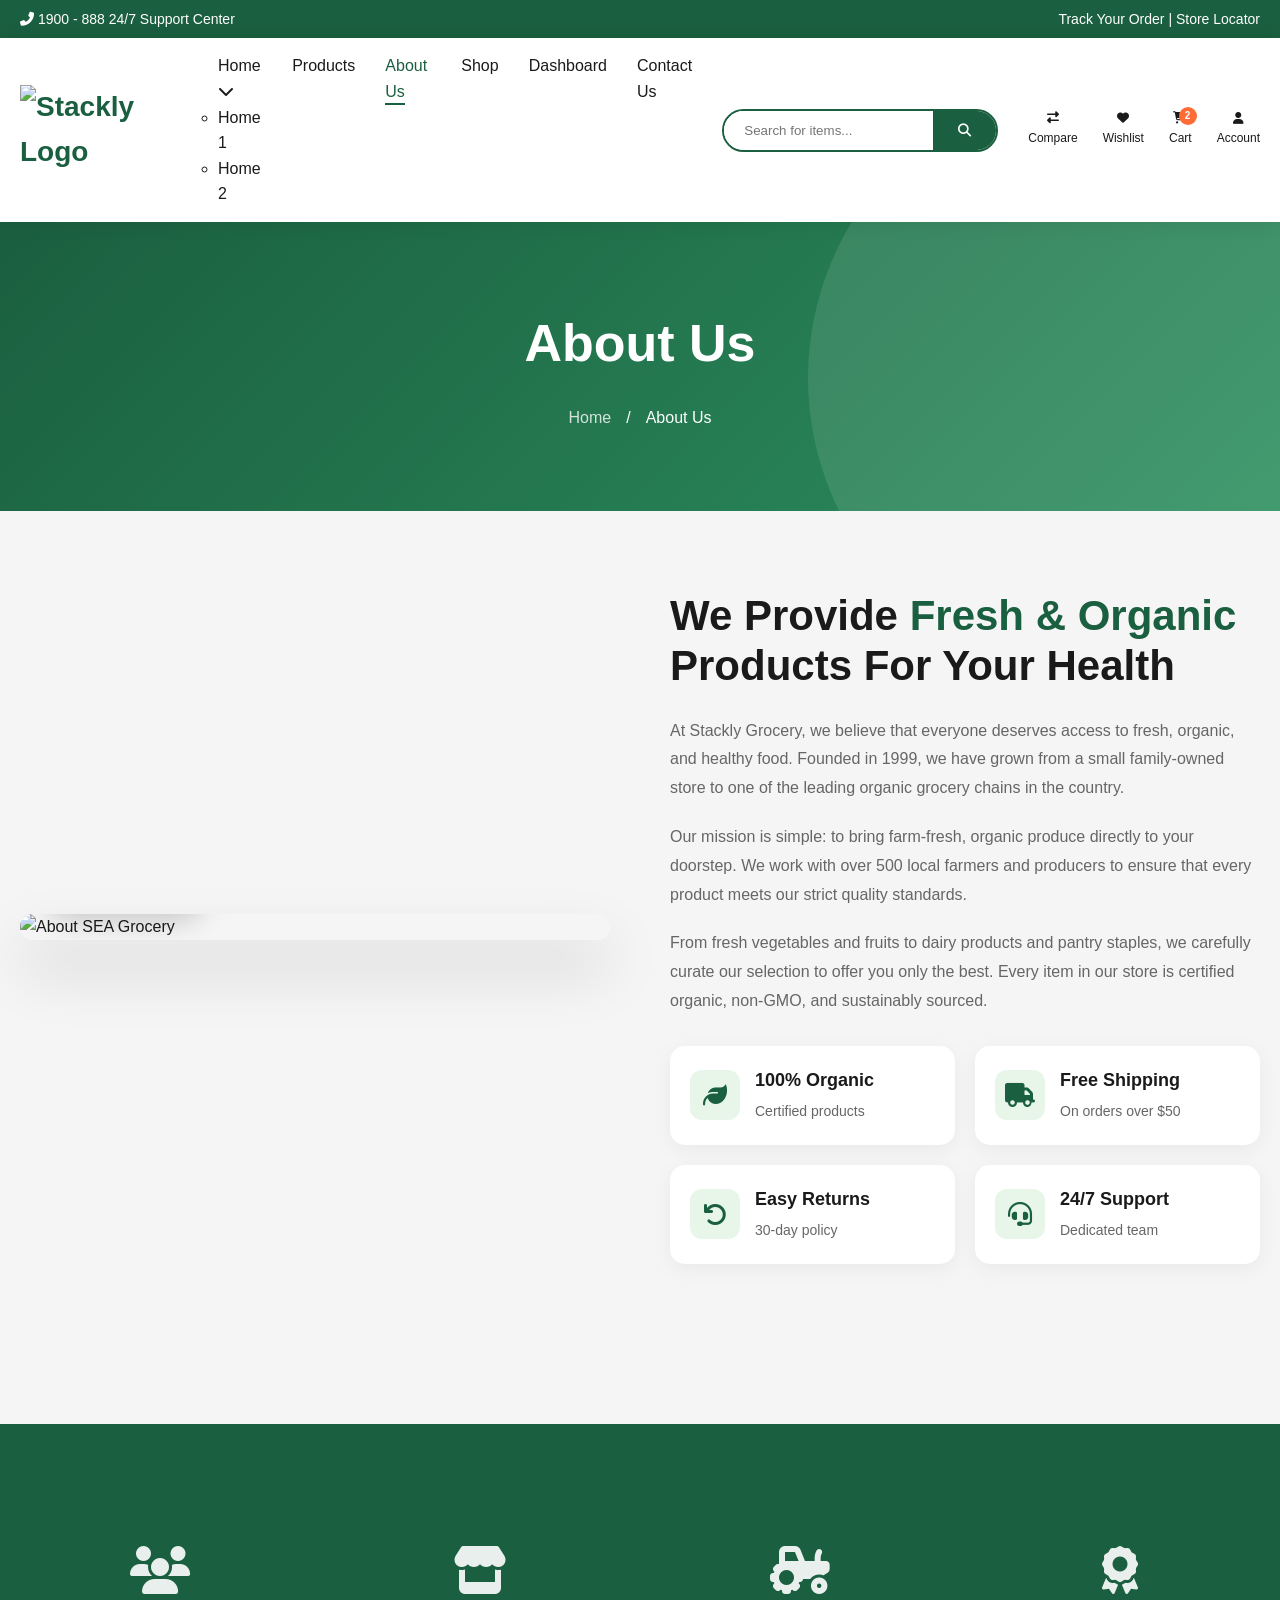
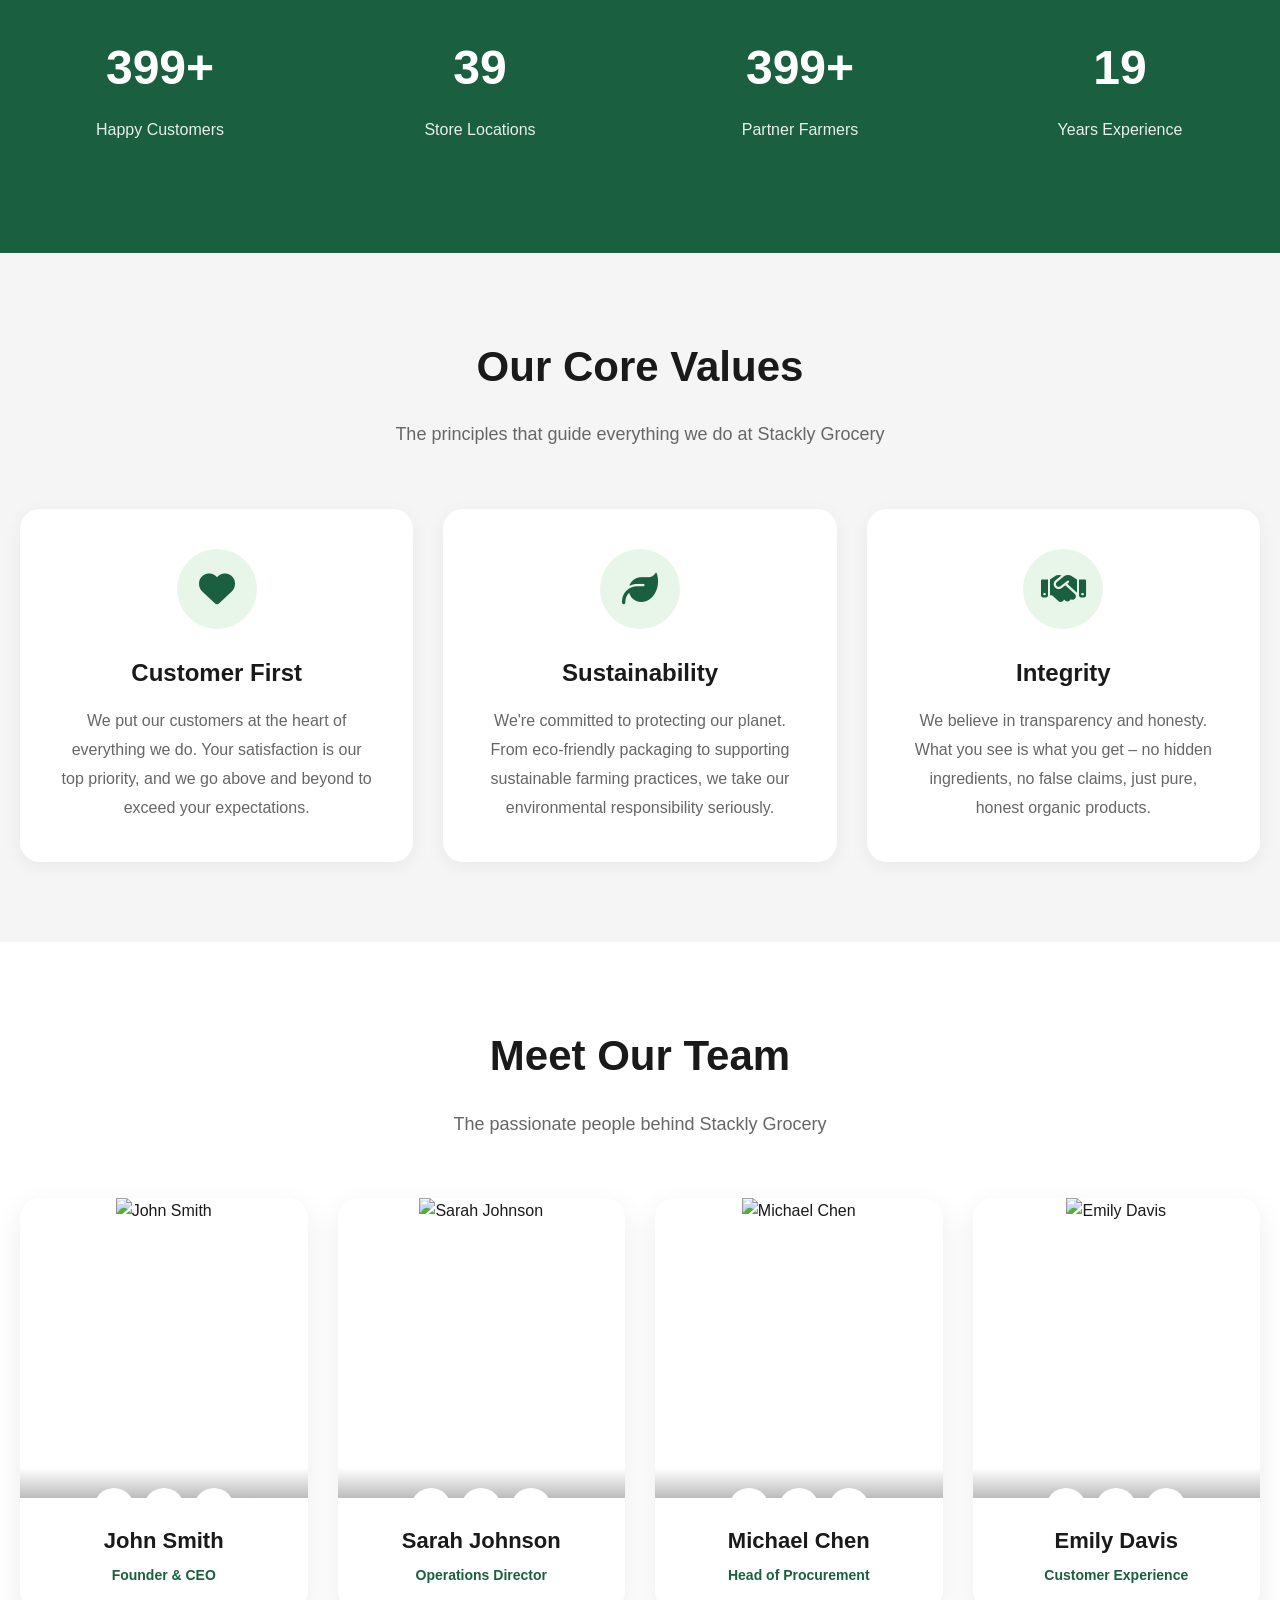
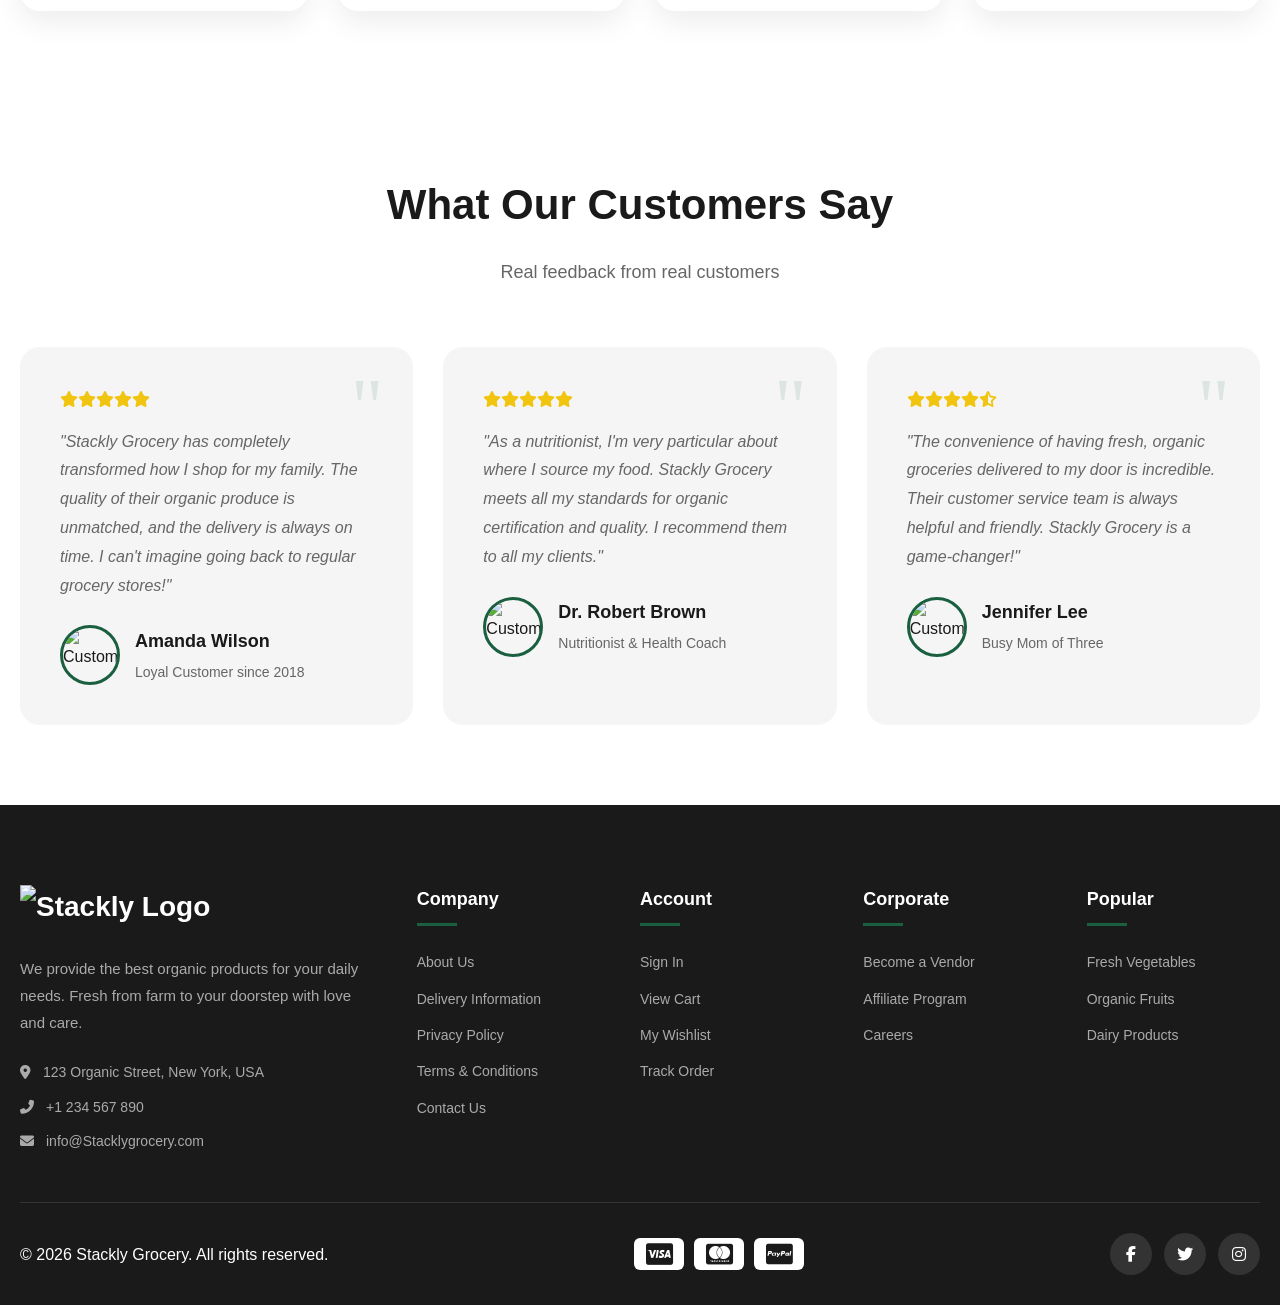
==== about.html @ 78d5d3ec "Add files via upload" ====
<!-- about.html - About Us Page -->
<!DOCTYPE html>
<html lang="en">
<head>
    <meta charset="UTF-8">
    <meta name="viewport" content="width=device-width, initial-scale=1.0">
    <title>About Us - Stackly Grocery</title>
    <link rel="stylesheet" href="https://cdnjs.cloudflare.com/ajax/libs/font-awesome/6.4.0/css/all.min.css">
    <link rel="stylesheet" href="css/main.css">
    <style>
        * {
            margin: 0;
            padding: 0;
            box-sizing: border-box;
        }

        :root {
            --primary: #1a5f3f;
            --primary-light: #2d8f5f;
            --secondary: #e8f5e9;
            --accent: #ff6b35;
            --text-dark: #1a1a1a;
            --text-light: #666;
            --white: #ffffff;
            --gray-bg: #f5f5f5;
            --transition: all 0.3s cubic-bezier(0.4, 0, 0.2, 1);
        }

        body {
            font-family: 'Segoe UI', Tahoma, Geneva, Verdana, sans-serif;
            color: var(--text-dark);
            background: var(--gray-bg);
            line-height: 1.6;
        }

        /* Header Styles (Same as previous) */
        .top-bar {
            background: var(--primary);
            color: var(--white);
            padding: 8px 0;
            font-size: 14px;
        }

        .container {
            max-width: 1400px;
            margin: 0 auto;
            padding: 0 20px;
        }

        .top-bar-content {
            display: flex;
            justify-content: space-between;
            align-items: center;
        }

        .main-header {
            background: var(--white);
            box-shadow: 0 2px 20px rgba(0,0,0,0.08);
            position: sticky;
            top: 0;
            z-index: 1000;
        }

        .header-content {
            display: flex;
            align-items: center;
            justify-content: space-between;
            padding: 15px 0;
            gap: 30px;
        }

        .logo {
            display: flex;
            align-items: center;
            gap: 10px;
            font-size: 28px;
            font-weight: 800;
            color: var(--primary);
            text-decoration: none;
        }

        .logo-icon {
            width: 40px;
            height: 40px;
            background: linear-gradient(135deg, var(--primary), var(--primary-light));
            border-radius: 50%;
            display: flex;
            align-items: center;
            justify-content: center;
            color: white;
        }

        .nav-menu {
            display: flex;
            list-style: none;
            gap: 30px;
        }

        .nav-menu a {
            text-decoration: none;
            color: var(--text-dark);
            font-weight: 500;
            position: relative;
            padding: 5px 0;
            transition: var(--transition);
        }

        .nav-menu a::after {
            content: '';
            position: absolute;
            bottom: 0;
            left: 0;
            width: 0;
            height: 2px;
            background: var(--primary);
            transition: var(--transition);
        }

        .nav-menu a:hover::after,
        .nav-menu a.active::after {
            width: 100%;
        }

        .nav-menu a:hover,
        .nav-menu a.active {
            color: var(--primary);
        }

        .search-container {
            flex: 1;
            max-width: 500px;
        }

        .search-box {
            display: flex;
            border: 2px solid var(--primary);
            border-radius: 30px;
            overflow: hidden;
        }

        .search-input {
            flex: 1;
            border: none;
            padding: 12px 20px;
            outline: none;
        }

        .search-btn {
            background: var(--primary);
            color: white;
            border: none;
            padding: 0 25px;
            cursor: pointer;
        }

        .header-actions {
            display: flex;
            gap: 25px;
            align-items: center;
        }

        .action-btn {
            display: flex;
            flex-direction: column;
            align-items: center;
            gap: 5px;
            text-decoration: none;
            color: var(--text-dark);
            font-size: 12px;
            position: relative;
        }

        .badge {
            position: absolute;
            top: -5px;
            right: -5px;
            background: var(--accent);
            color: white;
            width: 18px;
            height: 18px;
            border-radius: 50%;
            display: flex;
            align-items: center;
            justify-content: center;
            font-size: 10px;
            font-weight: bold;
        }

        .mobile-menu-btn {
            display: none;
            background: none;
            border: none;
            font-size: 24px;
            cursor: pointer;
            color: var(--primary);
        }

        /* Page Header */
        .page-header {
            background: linear-gradient(135deg, var(--primary) 0%, var(--primary-light) 100%);
            color: white;
            padding: 80px 0;
            text-align: center;
            position: relative;
            overflow: hidden;
        }

        .page-header::before {
            content: '';
            position: absolute;
            top: -50%;
            right: -10%;
            width: 600px;
            height: 600px;
            background: rgba(255,255,255,0.1);
            border-radius: 50%;
        }

        .page-title {
            font-size: 52px;
            font-weight: 800;
            margin-bottom: 20px;
            position: relative;
            z-index: 1;
        }

        .breadcrumb {
            display: flex;
            justify-content: center;
            gap: 15px;
            font-size: 16px;
            position: relative;
            z-index: 1;
        }

        .breadcrumb a {
            color: rgba(255,255,255,0.8);
            text-decoration: none;
        }

        /* About Content */
        .about-section {
            padding: 80px 0;
        }

        .about-grid {
            display: grid;
            grid-template-columns: 1fr 1fr;
            gap: 60px;
            align-items: center;
            margin-bottom: 80px;
        }

        .about-image {
            position: relative;
            border-radius: 20px;
            overflow: hidden;
            box-shadow: 0 30px 60px rgba(0,0,0,0.15);
        }

        .about-image img {
            width: 100%;
            height: 500px;
            object-fit: cover;
            transition: var(--transition);
        }

        .about-image:hover img {
            transform: scale(1.05);
        }

        .experience-badge {
            position: absolute;
            bottom: 30px;
            left: 30px;
            background: var(--primary);
            color: white;
            padding: 25px 35px;
            border-radius: 20px;
            text-align: center;
            box-shadow: 0 10px 30px rgba(0,0,0,0.2);
        }

        .experience-badge .years {
            font-size: 48px;
            font-weight: 800;
            line-height: 1;
        }

        .experience-badge .text {
            font-size: 14px;
            opacity: 0.9;
        }

        .about-content h2 {
            font-size: 42px;
            font-weight: 800;
            margin-bottom: 25px;
            line-height: 1.2;
        }

        .about-content h2 span {
            color: var(--primary);
        }

        .about-content p {
            color: var(--text-light);
            margin-bottom: 20px;
            font-size: 16px;
            line-height: 1.8;
        }

        .about-features {
            display: grid;
            grid-template-columns: 1fr 1fr;
            gap: 20px;
            margin-top: 30px;
        }

        .about-feature {
            display: flex;
            align-items: center;
            gap: 15px;
            padding: 20px;
            background: white;
            border-radius: 15px;
            box-shadow: 0 5px 20px rgba(0,0,0,0.05);
            transition: var(--transition);
        }

        .about-feature:hover {
            transform: translateX(10px);
            box-shadow: 0 10px 30px rgba(0,0,0,0.1);
        }

        .about-feature i {
            width: 50px;
            height: 50px;
            background: var(--secondary);
            color: var(--primary);
            border-radius: 12px;
            display: flex;
            align-items: center;
            justify-content: center;
            font-size: 24px;
        }

        .about-feature h4 {
            font-size: 18px;
            margin-bottom: 5px;
        }

        .about-feature p {
            font-size: 14px;
            margin: 0;
            color: var(--text-light);
        }

        /* Stats Section */
        .stats-section {
            background: var(--primary);
            padding: 80px 0;
            color: white;
        }

        .stats-grid {
            display: grid;
            grid-template-columns: repeat(4, 1fr);
            gap: 40px;
            text-align: center;
        }

        .stat-item {
            padding: 30px;
            border-radius: 20px;
            transition: var(--transition);
        }

        .stat-item:hover {
            background: rgba(255,255,255,0.1);
            transform: translateY(-10px);
        }

        .stat-icon {
            font-size: 48px;
            margin-bottom: 20px;
            opacity: 0.9;
        }

        .stat-number {
            font-size: 48px;
            font-weight: 800;
            margin-bottom: 10px;
        }

        .stat-label {
            font-size: 16px;
            opacity: 0.9;
        }

        /* Team Section */
        .team-section {
            padding: 80px 0;
            background: white;
        }

        .section-header {
            text-align: center;
            margin-bottom: 60px;
        }

        .section-title {
            font-size: 42px;
            font-weight: 800;
            margin-bottom: 20px;
        }

        .section-subtitle {
            color: var(--text-light);
            font-size: 18px;
            max-width: 600px;
            margin: 0 auto;
        }

        .team-grid {
            display: grid;
            grid-template-columns: repeat(4, 1fr);
            gap: 30px;
        }

        .team-card {
            background: white;
            border-radius: 20px;
            overflow: hidden;
            box-shadow: 0 10px 30px rgba(0,0,0,0.08);
            transition: var(--transition);
            text-align: center;
        }

        .team-card:hover {
            transform: translateY(-10px);
            box-shadow: 0 20px 40px rgba(0,0,0,0.15);
        }

        .team-image {
            height: 300px;
            overflow: hidden;
            position: relative;
        }

        .team-image img {
            width: 100%;
            height: 100%;
            object-fit: cover;
            transition: var(--transition);
        }

        .team-card:hover .team-image img {
            transform: scale(1.1);
        }

        .team-social {
            position: absolute;
            bottom: -50px;
            left: 0;
            right: 0;
            display: flex;
            justify-content: center;
            gap: 10px;
            padding: 20px;
            background: linear-gradient(to top, rgba(0,0,0,0.7), transparent);
            transition: var(--transition);
        }

        .team-card:hover .team-social {
            bottom: 0;
        }

        .team-social a {
            width: 40px;
            height: 40px;
            background: white;
            border-radius: 50%;
            display: flex;
            align-items: center;
            justify-content: center;
            color: var(--primary);
            text-decoration: none;
            transition: var(--transition);
        }

        .team-social a:hover {
            background: var(--primary);
            color: white;
            transform: translateY(-5px);
        }

        .team-info {
            padding: 25px;
        }

        .team-name {
            font-size: 22px;
            font-weight: 700;
            margin-bottom: 5px;
        }

        .team-role {
            color: var(--primary);
            font-weight: 600;
            font-size: 14px;
        }

        /* Values Section */
        .values-section {
            padding: 80px 0;
            background: var(--gray-bg);
        }

        .values-grid {
            display: grid;
            grid-template-columns: repeat(3, 1fr);
            gap: 30px;
        }

        .value-card {
            background: white;
            padding: 40px;
            border-radius: 20px;
            text-align: center;
            transition: var(--transition);
            box-shadow: 0 5px 20px rgba(0,0,0,0.05);
        }

        .value-card:hover {
            transform: translateY(-10px);
            box-shadow: 0 20px 40px rgba(0,0,0,0.1);
        }

        .value-icon {
            width: 80px;
            height: 80px;
            background: var(--secondary);
            color: var(--primary);
            border-radius: 50%;
            display: flex;
            align-items: center;
            justify-content: center;
            font-size: 36px;
            margin: 0 auto 25px;
            transition: var(--transition);
        }

        .value-card:hover .value-icon {
            background: var(--primary);
            color: white;
            transform: rotateY(360deg);
        }

        .value-title {
            font-size: 24px;
            font-weight: 700;
            margin-bottom: 15px;
        }

        .value-desc {
            color: var(--text-light);
            line-height: 1.8;
        }

        /* Testimonials */
        .testimonials-section {
            padding: 80px 0;
            background: white;
        }

        .testimonials-grid {
            display: grid;
            grid-template-columns: repeat(3, 1fr);
            gap: 30px;
        }

        .testimonial-card {
            background: var(--gray-bg);
            padding: 40px;
            border-radius: 20px;
            position: relative;
            transition: var(--transition);
        }

        .testimonial-card:hover {
            transform: translateY(-5px);
            box-shadow: 0 15px 30px rgba(0,0,0,0.1);
        }

        .testimonial-card::before {
            content: '"';
            position: absolute;
            top: 20px;
            right: 30px;
            font-size: 80px;
            color: var(--primary);
            opacity: 0.1;
            font-family: serif;
            line-height: 1;
        }

        .testimonial-text {
            font-size: 16px;
            color: var(--text-light);
            line-height: 1.8;
            margin-bottom: 25px;
            font-style: italic;
        }

        .testimonial-author {
            display: flex;
            align-items: center;
            gap: 15px;
        }

        .author-image {
            width: 60px;
            height: 60px;
            border-radius: 50%;
            object-fit: cover;
            border: 3px solid var(--primary);
        }

        .author-info h4 {
            font-size: 18px;
            margin-bottom: 5px;
        }

        .author-info p {
            color: var(--text-light);
            font-size: 14px;
            margin: 0;
        }

        .testimonial-rating {
            color: #f1c40f;
            margin-bottom: 15px;
        }

        /* Footer */
        .footer {
            background: #1a1a1a;
            color: white;
            padding: 80px 0 30px;
        }

        .footer-grid {
            display: grid;
            grid-template-columns: 2fr 1fr 1fr 1fr 1fr;
            gap: 50px;
            margin-bottom: 50px;
        }

        .footer-brand .logo {
            color: white;
            margin-bottom: 25px;
        }

        .footer-desc {
            color: #aaa;
            line-height: 1.8;
            margin-bottom: 25px;
            font-size: 15px;
        }

        .footer-contact {
            display: flex;
            flex-direction: column;
            gap: 12px;
        }

        .contact-item {
            display: flex;
            align-items: center;
            gap: 12px;
            color: #aaa;
            font-size: 14px;
        }

        .footer-title {
            font-size: 18px;
            font-weight: 600;
            margin-bottom: 25px;
            position: relative;
            padding-bottom: 12px;
        }

        .footer-title::after {
            content: '';
            position: absolute;
            bottom: 0;
            left: 0;
            width: 40px;
            height: 3px;
            background: var(--primary);
        }

        .footer-links {
            list-style: none;
        }

        .footer-links li {
            margin-bottom: 14px;
        }

        .footer-links a {
            color: #aaa;
            text-decoration: none;
            transition: var(--transition);
            display: flex;
            align-items: center;
            gap: 10px;
            font-size: 14px;
        }

        .footer-links a:hover {
            color: white;
            transform: translateX(5px);
        }

        .footer-bottom {
            border-top: 1px solid #333;
            padding-top: 30px;
            display: flex;
            justify-content: space-between;
            align-items: center;
            flex-wrap: wrap;
            gap: 20px;
        }

        .payment-methods {
            display: flex;
            gap: 10px;
        }

        .payment-icon {
            width: 50px;
            height: 32px;
            background: white;
            border-radius: 6px;
            display: flex;
            align-items: center;
            justify-content: center;
            font-size: 24px;
            color: #1a1a1a;
        }

        .social-links {
            display: flex;
            gap: 12px;
        }

        .social-link {
            width: 42px;
            height: 42px;
            background: #333;
            border-radius: 50%;
            display: flex;
            align-items: center;
            justify-content: center;
            color: white;
            text-decoration: none;
            transition: var(--transition);
            font-size: 16px;
        }

        .social-link:hover {
            background: var(--primary);
            transform: translateY(-3px);
        }

        /* Responsive */
        @media (max-width: 1024px) {
            .about-grid {
                grid-template-columns: 1fr;
            }
            .stats-grid {
                grid-template-columns: repeat(2, 1fr);
            }
            .team-grid {
                grid-template-columns: repeat(2, 1fr);
            }
            .values-grid,
            .testimonials-grid {
                grid-template-columns: 1fr;
            }
            .footer-grid {
                grid-template-columns: repeat(2, 1fr);
            }
        }

        @media (max-width: 768px) {
            .mobile-menu-btn {
                display: block;
            }
            .nav-menu {
                display: none;
                position: absolute;
                top: 100%;
                left: 0;
                width: 100%;
                background: white;
                flex-direction: column;
                padding: 20px;
                box-shadow: 0 10px 30px rgba(0,0,0,0.1);
            }
            .nav-menu.active {
                display: flex;
            }
            .page-title {
                font-size: 36px;
            }
            .about-content h2 {
                font-size: 32px;
            }
            .stats-grid {
                grid-template-columns: 1fr;
            }
            .team-grid {
                grid-template-columns: 1fr;
            }
            .footer-grid {
                grid-template-columns: 1fr;
            }
        }

        .fade-in {
            opacity: 0;
            transform: translateY(30px);
            transition: opacity 0.6s ease, transform 0.6s ease;
        }

        .fade-in.visible {
            opacity: 1;
            transform: translateY(0);
        }
    </style>
</head>
<body>
    <!-- Top Bar -->
    <div class="top-bar">
        <div class="container">
            <div class="top-bar-content">
                <div class="top-bar-left">
                    <span><i class="fas fa-phone-alt"></i> 1900 - 888</span>
                    <span>24/7 Support Center</span>
                </div>
                <div>
                    <a href="404.html" style="color: white; text-decoration: none;">Track Your Order</a> | 
                    <a href="404.html" style="color: white; text-decoration: none;">Store Locator</a>
                </div>
            </div>
        </div>
    </div>

    <!-- Header -->
    <header class="main-header">
        <div class="container">
            <div class="header-content">
                <a href="index.html" class="logo">
                <img src="image/logo.webp" alt="Stackly Logo" class="logo-img">
                </a>

                <button class="mobile-menu-btn" onclick="toggleMenu()">
                    <i class="fas fa-bars"></i>
                </button>

                <nav>
                    <ul class="nav-menu" id="navMenu">
                        <li class="dropdown">
                       <a href="">
                       Home <i class="fas fa-chevron-down"></i>
                      </a>

                       <ul class="dropdown-menu">
                       <li><a href="index.html">Home 1</a></li>
                       <li><a href="home2.html">Home 2</a></li>
                       </ul>
                       </li>
                        <li><a href="products.html">Products</a></li>
                        <li><a href="about.html" class="active">About Us</a></li>
                        <li><a href="shop.html">Shop</a></li>
                        <li><a href="dashboard.html">Dashboard</a></li>
                        <li><a href="contact.html">Contact Us</a></li>
                    </ul>
                </nav>

                <div class="search-container">
                    <div class="search-box">
                        <input type="text" class="search-input" placeholder="Search for items...">
                        <button class="search-btn"><i class="fas fa-search"></i></button>
                    </div>
                </div>

                <div class="header-actions">
                    <a href="404.html" class="action-btn"><i class="fas fa-exchange-alt"></i><span>Compare</span></a>
                    <a href="404.html" class="action-btn"><i class="fas fa-heart"></i><span>Wishlist</span></a>
                    <a href="cart.html" class="action-btn">
                        <i class="fas fa-shopping-cart"></i>
                        <span>Cart</span>
                        <span class="badge">2</span>
                    </a>
                    <a href="login.html" class="action-btn"><i class="fas fa-user"></i><span>Account</span></a>
                </div>
            </div>
        </div>
    </header>

    <!-- Page Header -->
    <section class="page-header">
        <div class="container">
            <h1 class="page-title fade-in">About Us</h1>
            <div class="breadcrumb fade-in">
                <a href="index.html">Home</a>
                <span>/</span>
                <span>About Us</span>
            </div>
        </div>
    </section>

    <!-- About Section -->
    <section class="about-section">
        <div class="container">
            <div class="about-grid">
                <div class="about-image fade-in">
                    <img src="image/hero-1.webp" alt="About SEA Grocery">
                    <div class="experience-badge">
                        <div class="years">25+</div>
                        <div class="text">Years of<br>Experience</div>
                    </div>
                </div>
                <div class="about-content fade-in">
                    <h2>We Provide <span>Fresh & Organic</span> Products For Your Health</h2>
                    <p>At Stackly Grocery, we believe that everyone deserves access to fresh, organic, and healthy food. Founded in 1999, we have grown from a small family-owned store to one of the leading organic grocery chains in the country.</p>
                    <p>Our mission is simple: to bring farm-fresh, organic produce directly to your doorstep. We work with over 500 local farmers and producers to ensure that every product meets our strict quality standards.</p>
                    <p>From fresh vegetables and fruits to dairy products and pantry staples, we carefully curate our selection to offer you only the best. Every item in our store is certified organic, non-GMO, and sustainably sourced.</p>
                    
                    <div class="about-features">
                        <div class="about-feature">
                            <i class="fas fa-leaf"></i>
                            <div>
                                <h4>100% Organic</h4>
                                <p>Certified products</p>
                            </div>
                        </div>
                        <div class="about-feature">
                            <i class="fas fa-truck"></i>
                            <div>
                                <h4>Free Shipping</h4>
                                <p>On orders over $50</p>
                            </div>
                        </div>
                        <div class="about-feature">
                            <i class="fas fa-undo"></i>
                            <div>
                                <h4>Easy Returns</h4>
                                <p>30-day policy</p>
                            </div>
                        </div>
                        <div class="about-feature">
                            <i class="fas fa-headset"></i>
                            <div>
                                <h4>24/7 Support</h4>
                                <p>Dedicated team</p>
                            </div>
                        </div>
                    </div>
                </div>
            </div>
        </div>
    </section>

    <!-- Stats Section -->
    <section class="stats-section">
        <div class="container">
            <div class="stats-grid">
                <div class="stat-item fade-in">
                    <div class="stat-icon"><i class="fas fa-users"></i></div>
                    <div class="stat-number" data-target="500">0</div>
                    <div class="stat-label">Happy Customers</div>
                </div>
                <div class="stat-item fade-in">
                    <div class="stat-icon"><i class="fas fa-store"></i></div>
                    <div class="stat-number" data-target="50">0</div>
                    <div class="stat-label">Store Locations</div>
                </div>
                <div class="stat-item fade-in">
                    <div class="stat-icon"><i class="fas fa-tractor"></i></div>
                    <div class="stat-number" data-target="500">0</div>
                    <div class="stat-label">Partner Farmers</div>
                </div>
                <div class="stat-item fade-in">
                    <div class="stat-icon"><i class="fas fa-award"></i></div>
                    <div class="stat-number" data-target="25">0</div>
                    <div class="stat-label">Years Experience</div>
                </div>
            </div>
        </div>
    </section>

    <!-- Values Section -->
    <section class="values-section">
        <div class="container">
            <div class="section-header fade-in">
                <h2 class="section-title">Our Core Values</h2>
                <p class="section-subtitle">The principles that guide everything we do at Stackly Grocery</p>
            </div>
            <div class="values-grid">
                <div class="value-card fade-in">
                    <div class="value-icon"><i class="fas fa-heart"></i></div>
                    <h3 class="value-title">Customer First</h3>
                    <p class="value-desc">We put our customers at the heart of everything we do. Your satisfaction is our top priority, and we go above and beyond to exceed your expectations.</p>
                </div>
                <div class="value-card fade-in">
                    <div class="value-icon"><i class="fas fa-leaf"></i></div>
                    <h3 class="value-title">Sustainability</h3>
                    <p class="value-desc">We're committed to protecting our planet. From eco-friendly packaging to supporting sustainable farming practices, we take our environmental responsibility seriously.</p>
                </div>
                <div class="value-card fade-in">
                    <div class="value-icon"><i class="fas fa-handshake"></i></div>
                    <h3 class="value-title">Integrity</h3>
                    <p class="value-desc">We believe in transparency and honesty. What you see is what you get – no hidden ingredients, no false claims, just pure, honest organic products.</p>
                </div>
            </div>
        </div>
    </section>

    <!-- Team Section -->
    <section class="team-section">
        <div class="container">
            <div class="section-header fade-in">
                <h2 class="section-title">Meet Our Team</h2>
                <p class="section-subtitle">The passionate people behind Stackly Grocery</p>
            </div>
            <div class="team-grid">
                <div class="team-card fade-in">
                    <div class="team-image">
                        <img src="image/tearm-1.webp" alt="John Smith">
                        <div class="team-social">
                            <a href="404.html"><i class="fab fa-facebook-f"></i></a>
                            <a href="404.html"><i class="fab fa-twitter"></i></a>
                            <a href="404.html"><i class="fab fa-linkedin-in"></i></a>
                        </div>
                    </div>
                    <div class="team-info">
                        <h3 class="team-name">John Smith</h3>
                        <p class="team-role">Founder & CEO</p>
                    </div>
                </div>
                <div class="team-card fade-in">
                    <div class="team-image">
                        <img src="image/tearm-2.webp" alt="Sarah Johnson">
                        <div class="team-social">
                            <a href="404.html"><i class="fab fa-facebook-f"></i></a>
                            <a href="404.html"><i class="fab fa-twitter"></i></a>
                            <a href="404.html"><i class="fab fa-linkedin-in"></i></a>
                        </div>
                    </div>
                    <div class="team-info">
                        <h3 class="team-name">Sarah Johnson</h3>
                        <p class="team-role">Operations Director</p>
                    </div>
                </div>
                <div class="team-card fade-in">
                    <div class="team-image">
                        <img src="image/tearm-3.webp" alt="Michael Chen">
                        <div class="team-social">
                            <a href="404.html"><i class="fab fa-facebook-f"></i></a>
                            <a href="404.html"><i class="fab fa-twitter"></i></a>
                            <a href="404.html"><i class="fab fa-linkedin-in"></i></a>
                        </div>
                    </div>
                    <div class="team-info">
                        <h3 class="team-name">Michael Chen</h3>
                        <p class="team-role">Head of Procurement</p>
                    </div>
                </div>
                <div class="team-card fade-in">
                    <div class="team-image">
                        <img src="image/tearm-4.webp" alt="Emily Davis">
                        <div class="team-social">
                            <a href="404.html"><i class="fab fa-facebook-f"></i></a>
                            <a href="404.html"><i class="fab fa-twitter"></i></a>
                            <a href="404.html"><i class="fab fa-linkedin-in"></i></a>
                        </div>
                    </div>
                    <div class="team-info">
                        <h3 class="team-name">Emily Davis</h3>
                        <p class="team-role">Customer Experience</p>
                    </div>
                </div>
            </div>
        </div>
    </section>

    <!-- Testimonials -->
    <section class="testimonials-section">
        <div class="container">
            <div class="section-header fade-in">
                <h2 class="section-title">What Our Customers Say</h2>
                <p class="section-subtitle">Real feedback from real customers</p>
            </div>
            <div class="testimonials-grid">
                <div class="testimonial-card fade-in">
                    <div class="testimonial-rating">
                        <i class="fas fa-star"></i><i class="fas fa-star"></i><i class="fas fa-star"></i><i class="fas fa-star"></i><i class="fas fa-star"></i>
                    </div>
                    <p class="testimonial-text">"Stackly Grocery has completely transformed how I shop for my family. The quality of their organic produce is unmatched, and the delivery is always on time. I can't imagine going back to regular grocery stores!"</p>
                    <div class="testimonial-author">
                        <img src="image/review-1.webp" alt="Customer" class="author-image">
                        <div class="author-info">
                            <h4>Amanda Wilson</h4>
                            <p>Loyal Customer since 2018</p>
                        </div>
                    </div>
                </div>
                <div class="testimonial-card fade-in">
                    <div class="testimonial-rating">
                        <i class="fas fa-star"></i><i class="fas fa-star"></i><i class="fas fa-star"></i><i class="fas fa-star"></i><i class="fas fa-star"></i>
                    </div>
                    <p class="testimonial-text">"As a nutritionist, I'm very particular about where I source my food. Stackly Grocery meets all my standards for organic certification and quality. I recommend them to all my clients."</p>
                    <div class="testimonial-author">
                        <img src="image/review-2.webp" alt="Customer" class="author-image">
                        <div class="author-info">
                            <h4>Dr. Robert Brown</h4>
                            <p>Nutritionist & Health Coach</p>
                        </div>
                    </div>
                </div>
                <div class="testimonial-card fade-in">
                    <div class="testimonial-rating">
                        <i class="fas fa-star"></i><i class="fas fa-star"></i><i class="fas fa-star"></i><i class="fas fa-star"></i><i class="fas fa-star-half-alt"></i>
                    </div>
                    <p class="testimonial-text">"The convenience of having fresh, organic groceries delivered to my door is incredible. Their customer service team is always helpful and friendly. Stackly Grocery is a game-changer!"</p>
                    <div class="testimonial-author">
                        <img src="image/review-3.webp" alt="Customer" class="author-image">
                        <div class="author-info">
                            <h4>Jennifer Lee</h4>
                            <p>Busy Mom of Three</p>
                        </div>
                    </div>
                </div>
            </div>
        </div>
    </section>

    <!-- Footer -->
    <footer class="footer">
        <div class="container">
            <div class="footer-grid">
                <div class="footer-brand">
                    <a href="index.html" class="logo">
                <img src="image/logo.webp" alt="Stackly Logo" class="logo-img">
                </a>
                    <p class="footer-desc">We provide the best organic products for your daily needs. Fresh from farm to your doorstep with love and care.</p>
                    <div class="footer-contact">
                        <div class="contact-item"><i class="fas fa-map-marker-alt"></i><span>123 Organic Street, New York, USA</span></div>
                        <div class="contact-item"><i class="fas fa-phone-alt"></i><span>+1 234 567 890</span></div>
                        <div class="contact-item"><i class="fas fa-envelope"></i><span>info@Stacklygrocery.com</span></div>
                    </div>
                </div>
                <div>
                    <h4 class="footer-title">Company</h4>
                    <ul class="footer-links">
                        <li><a href="about.html">About Us</a></li>
                        <li><a href="404.html">Delivery Information</a></li>
                        <li><a href="404.html">Privacy Policy</a></li>
                        <li><a href="404.html">Terms & Conditions</a></li>
                        <li><a href="contact.html">Contact Us</a></li>
                    </ul>
                </div>
                <div>
                    <h4 class="footer-title">Account</h4>
                    <ul class="footer-links">
                        <li><a href="404.html">Sign In</a></li>
                        <li><a href="cart.html">View Cart</a></li>
                        <li><a href="404.html">My Wishlist</a></li>
                        <li><a href="404.html">Track Order</a></li>
                    </ul>
                </div>
                <div>
                    <h4 class="footer-title">Corporate</h4>
                    <ul class="footer-links">
                        <li><a href="404.html">Become a Vendor</a></li>
                        <li><a href="404.html">Affiliate Program</a></li>
                        <li><a href="404.html">Careers</a></li>
                    </ul>
                </div>
                <div>
                    <h4 class="footer-title">Popular</h4>
                    <ul class="footer-links">
                        <li><a href="shop.html">Fresh Vegetables</a></li>
                        <li><a href="shop.html">Organic Fruits</a></li>
                        <li><a href="shop.html">Dairy Products</a></li>
                    </ul>
                </div>
            </div>
            <div class="footer-bottom">
                <p>&copy; 2026 Stackly Grocery. All rights reserved.</p>
                <div class="payment-methods">
                    <div class="payment-icon"><i class="fab fa-cc-visa"></i></div>
                    <div class="payment-icon"><i class="fab fa-cc-mastercard"></i></div>
                    <div class="payment-icon"><i class="fab fa-cc-paypal"></i></div>
                </div>
                <div class="social-links">
                    <a href="404.html" class="social-link"><i class="fab fa-facebook-f"></i></a>
                    <a href="404.html" class="social-link"><i class="fab fa-twitter"></i></a>
                    <a href="404.html" class="social-link"><i class="fab fa-instagram"></i></a>
                </div>
            </div>
        </div>
    </footer>

    <script>
        function toggleMenu() {
            document.getElementById('navMenu').classList.toggle('active');
        }

        // Animate stats counter
        const observerOptions = {
            threshold: 0.5
        };

        const observer = new IntersectionObserver((entries) => {
            entries.forEach(entry => {
                if (entry.isIntersecting) {
                    const target = parseInt(entry.target.getAttribute('data-target'));
                    animateValue(entry.target, 0, target, 2000);
                    observer.unobserve(entry.target);
                }
            });
        }, observerOptions);

        document.querySelectorAll('.stat-number').forEach(stat => {
            observer.observe(stat);
        });

        function animateValue(obj, start, end, duration) {
            let startTimestamp = null;
            const step = (timestamp) => {
                if (!startTimestamp) startTimestamp = timestamp;
                const progress = Math.min((timestamp - startTimestamp) / duration, 1);
                obj.innerHTML = Math.floor(progress * (end - start) + start) + (end > 100 ? '+' : '');
                if (progress < 1) {
                    window.requestAnimationFrame(step);
                }
            };
            window.requestAnimationFrame(step);
        }

        // Fade in animation
        const fadeObserver = new IntersectionObserver((entries) => {
            entries.forEach(entry => {
                if (entry.isIntersecting) {
                    entry.target.classList.add('visible');
                }
            });
        }, { threshold: 0.1 });

        document.querySelectorAll('.fade-in').forEach(el => {
            fadeObserver.observe(el);
        });
    </script>
</body>
</html>
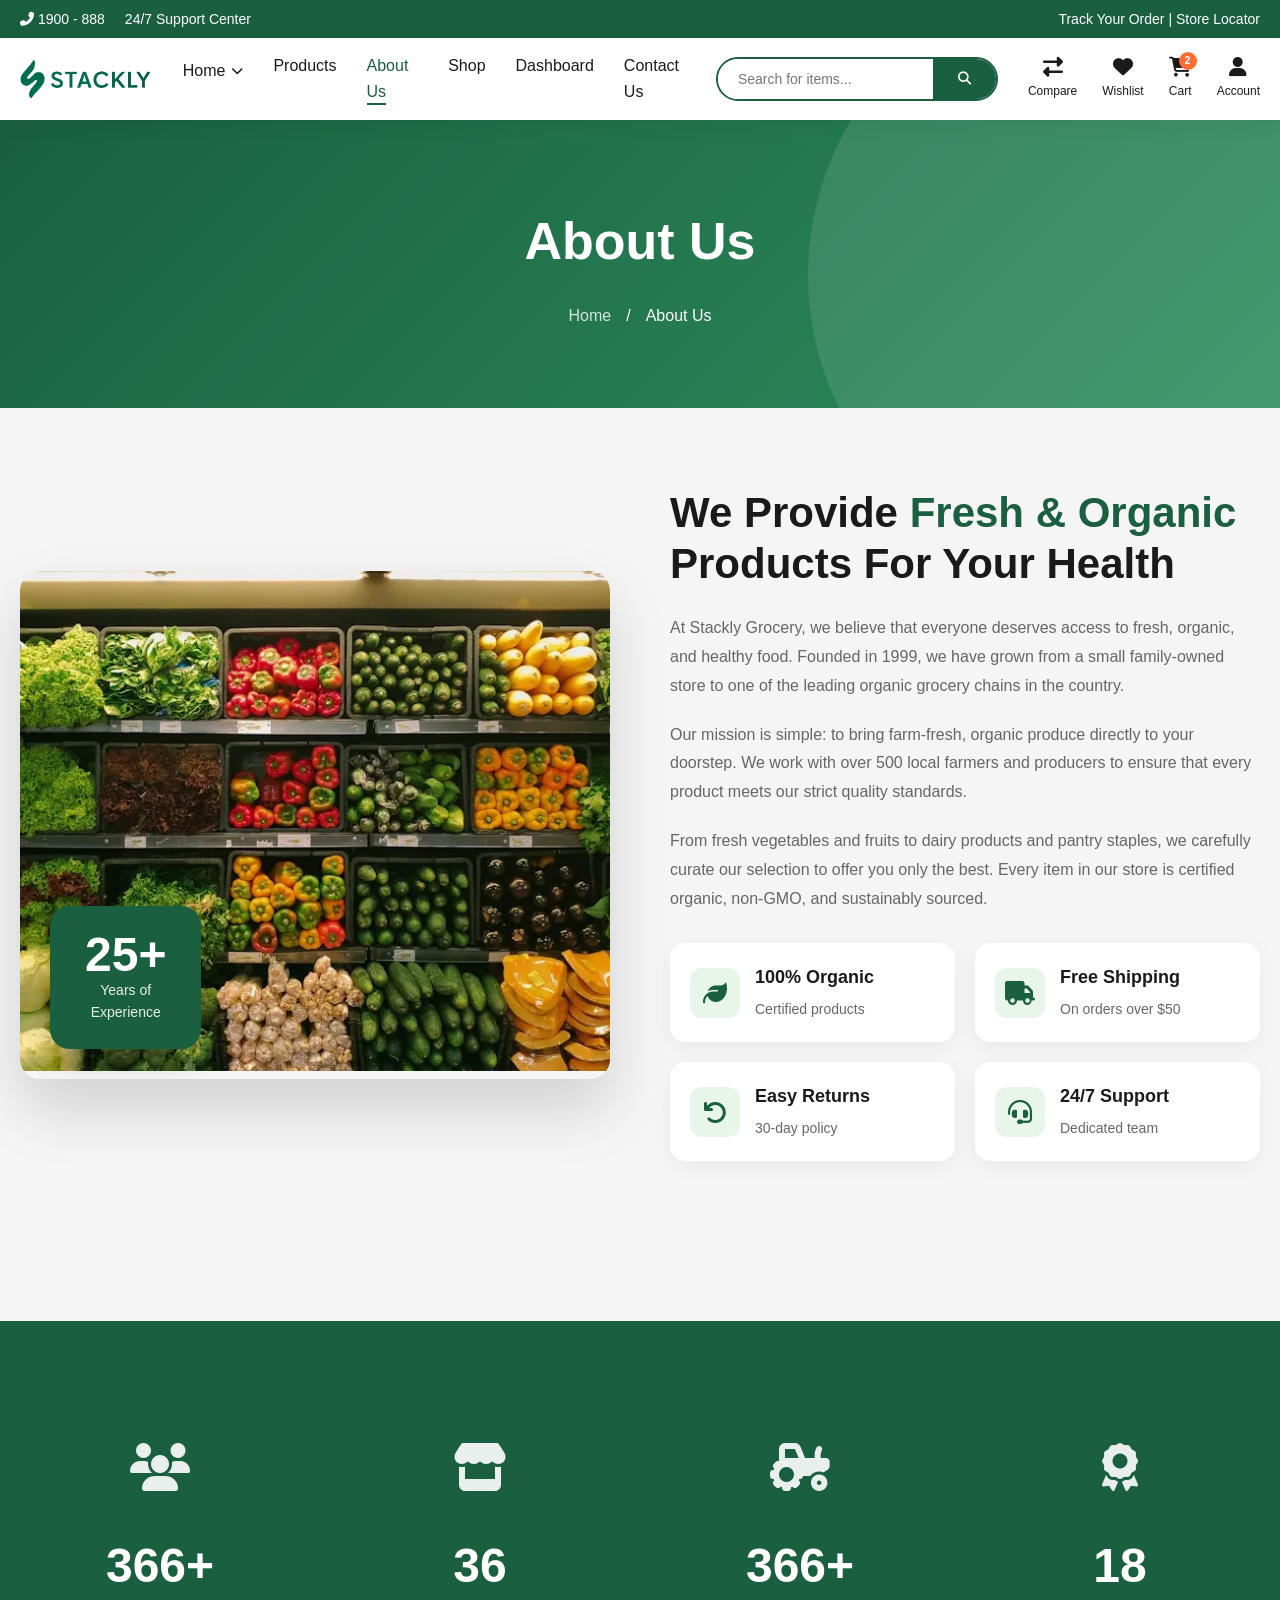
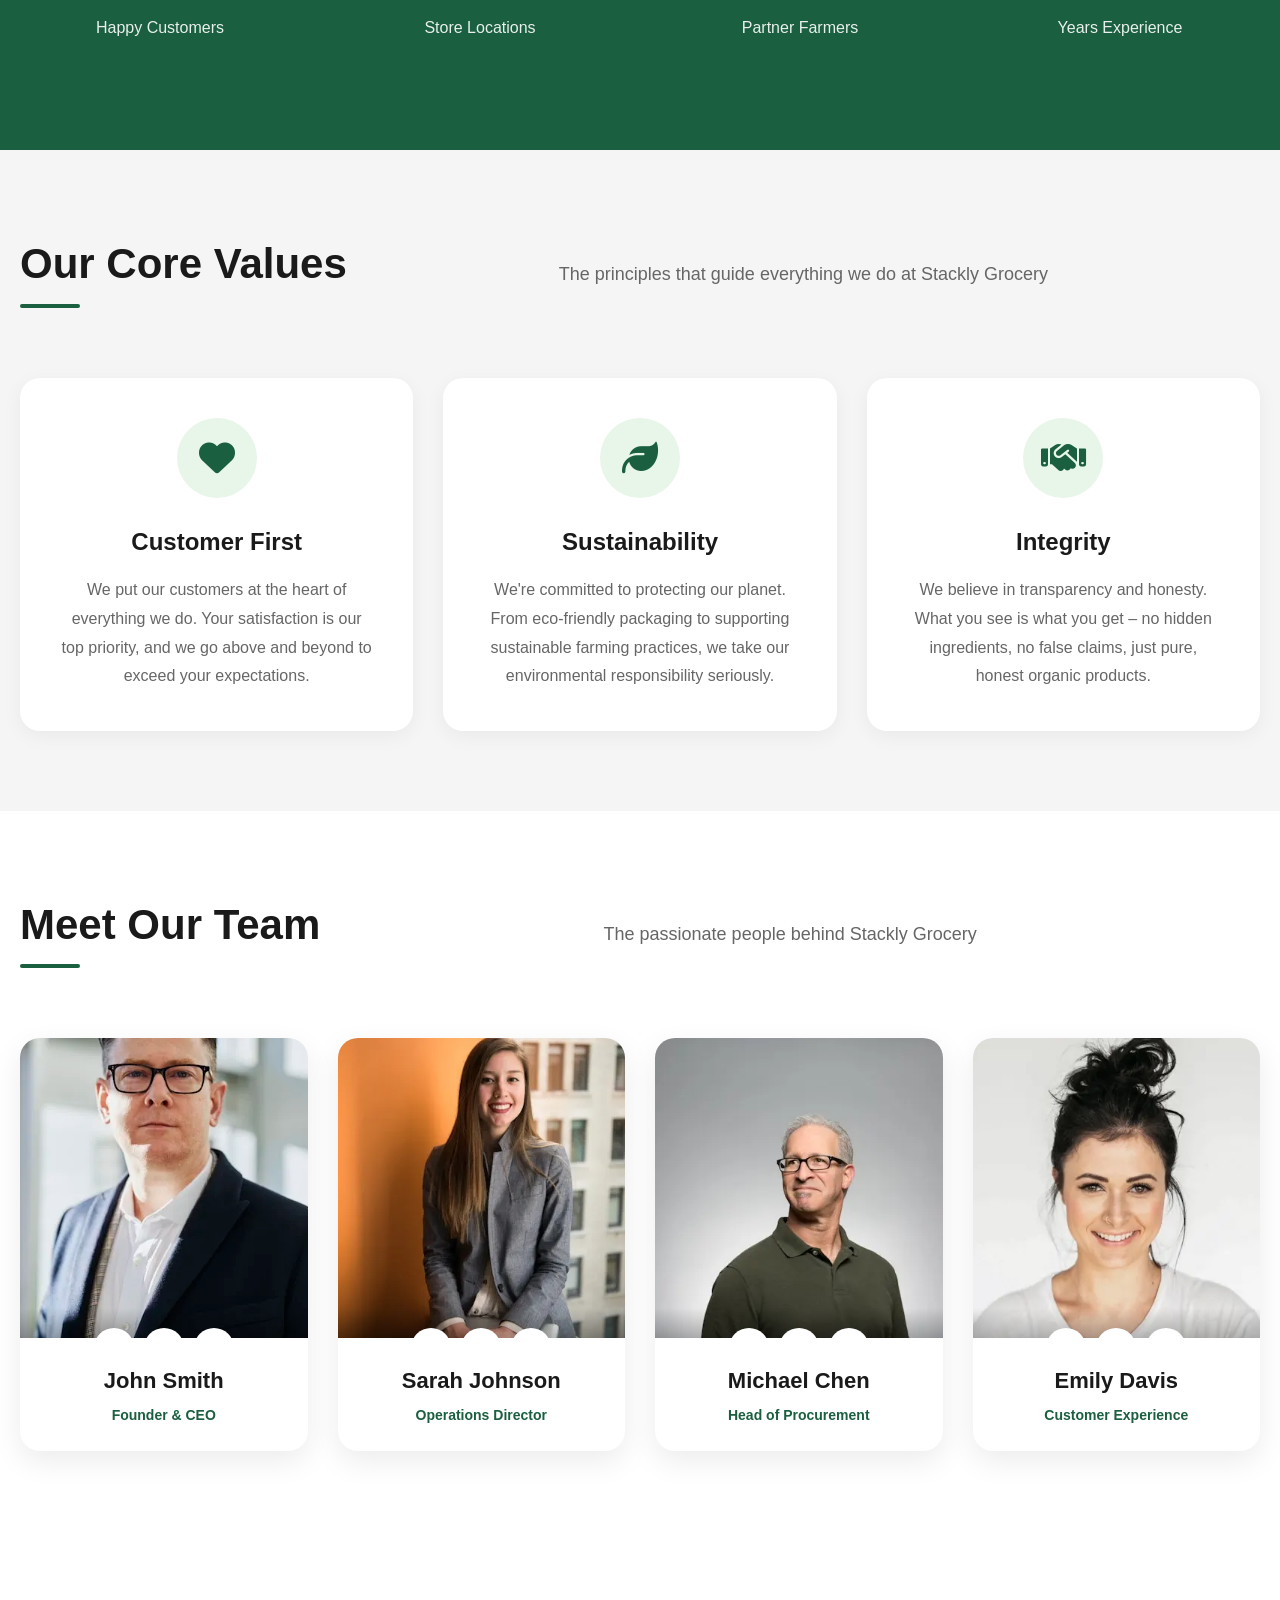
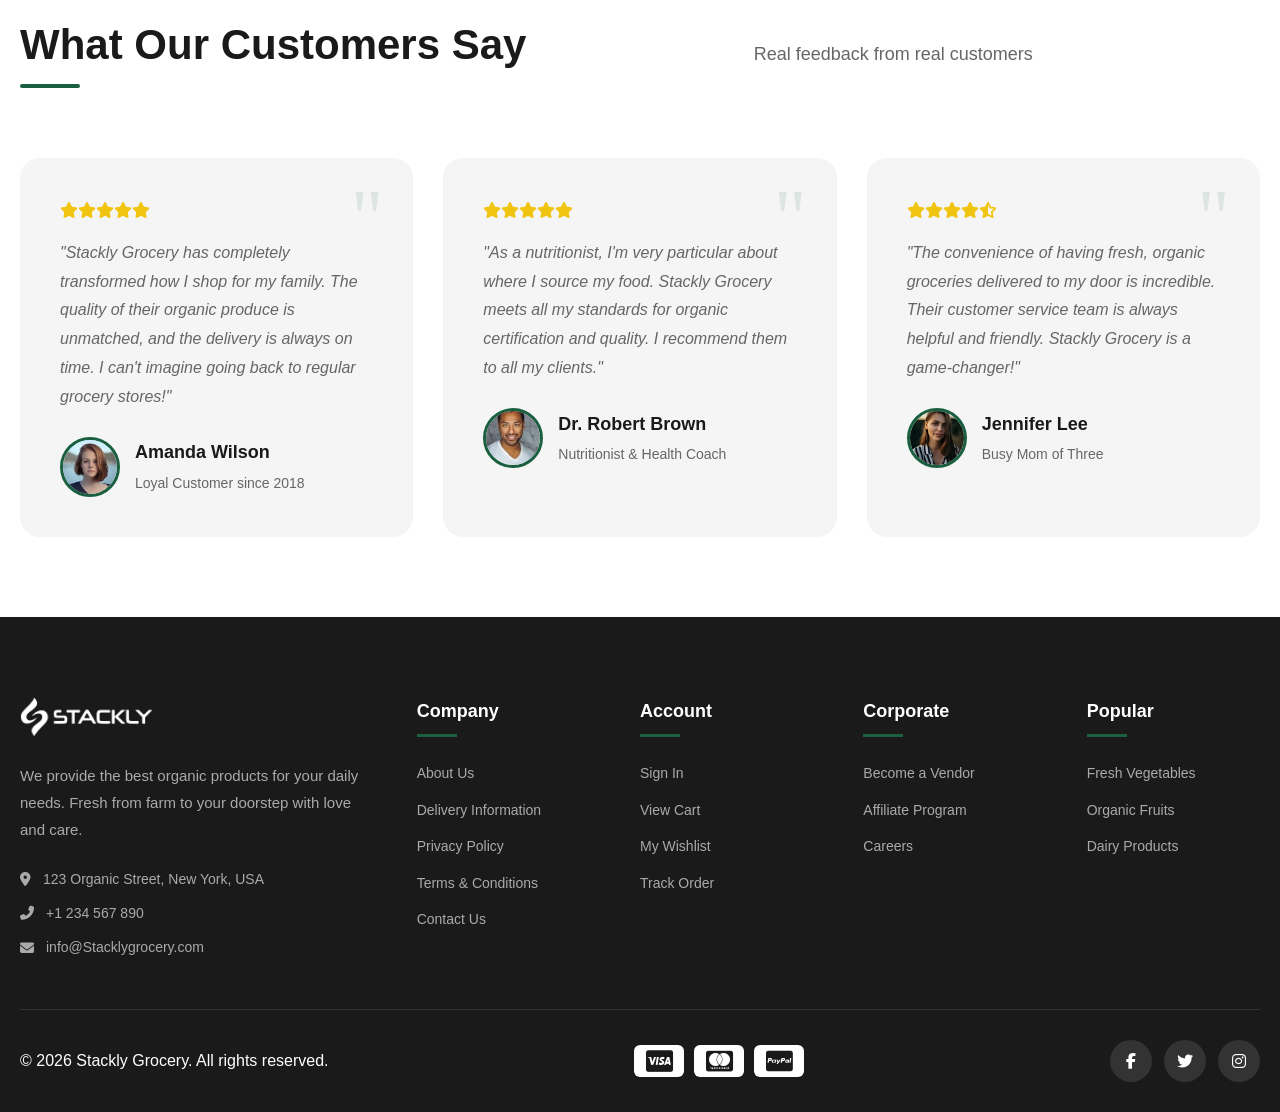
==== commit 40e697d3: "Add files via upload" ====
--- a/about.html
+++ b/about.html
@@ -1156,8 +1156,8 @@
             <div class="footer-grid">
                 <div class="footer-brand">
                     <a href="index.html" class="logo">
-                <img src="image/logo.webp" alt="Stackly Logo" class="logo-img">
-                </a>
+                        <img src="image/logo-white.png" alt="Stackly Logo" class="logo-img">
+                    </a>
                     <p class="footer-desc">We provide the best organic products for your daily needs. Fresh from farm to your doorstep with love and care.</p>
                     <div class="footer-contact">
                         <div class="contact-item"><i class="fas fa-map-marker-alt"></i><span>123 Organic Street, New York, USA</span></div>
--- a/css/main.css
+++ b/css/main.css
@@ -0,0 +1,1453 @@
+<style>
+        * {
+            margin: 0;
+            padding: 0;
+            box-sizing: border-box;
+        }
+
+        :root {
+            --primary: #1a5f3f;
+            --primary-light: #2d8f5f;
+            --secondary: #e8f5e9;
+            --accent: #ff6b35;
+            --text-dark: #1a1a1a;
+            --text-light: #666;
+            --white: #ffffff;
+            --gray-bg: #f5f5f5;
+            --transition: all 0.3s cubic-bezier(0.4, 0, 0.2, 1);
+        }
+
+        html {
+            scroll-behavior: smooth;
+        }
+
+        body {
+            font-family: 'Segoe UI', Tahoma, Geneva, Verdana, sans-serif;
+            color: var(--text-dark);
+            overflow-x: hidden;
+        }
+
+        /* Header Styles */
+        .top-bar {
+            background: var(--primary);
+            color: var(--white);
+            padding: 8px 0;
+            font-size: 14px;
+        }
+
+        .container {
+            max-width: 1400px;
+            margin: 0 auto;
+            padding: 0 20px;
+        }
+
+        .top-bar-content {
+            display: flex;
+            justify-content: space-between;
+            align-items: center;
+        }
+
+        .top-bar-left {
+            display: flex;
+            align-items: center;
+            gap: 20px;
+        }
+
+        .top-bar a {
+            color: var(--white);
+            text-decoration: none;
+            transition: var(--transition);
+        }
+
+        .top-bar a:hover {
+            opacity: 0.8;
+        }
+
+        /* Main Header */
+        .main-header {
+            background: var(--white);
+            box-shadow: 0 2px 20px rgba(0,0,0,0.08);
+            position: sticky;
+            top: 0;
+            z-index: 1000;
+            animation: slideDown 0.5s ease;
+        }
+
+        @keyframes slideDown {
+            from { transform: translateY(-100%); }
+            to { transform: translateY(0); }
+        }
+
+        .header-content {
+            display: flex;
+            align-items: center;
+            justify-content: space-between;
+            padding: 15px 0;
+            gap: 30px;
+        }
+
+        .logo {
+            display: flex;
+            align-items: center;
+            gap: 10px;
+            font-size: 28px;
+            font-weight: 800;
+            color: var(--primary);
+            text-decoration: none;
+            transition: var(--transition);
+        }
+
+        .logo:hover {
+            transform: scale(1.05);
+        }
+
+        .logo-icon {
+            width: 40px;
+            height: 40px;
+            background: linear-gradient(135deg, var(--primary), var(--primary-light));
+            border-radius: 50%;
+            display: flex;
+            align-items: center;
+            justify-content: center;
+            color: white;
+        }
+
+        /* Navigation */
+        .nav-menu {
+            display: flex;
+            list-style: none;
+            gap: 30px;
+        }
+
+        .nav-menu a {
+            text-decoration: none;
+            color: var(--text-dark);
+            font-weight: 500;
+            position: relative;
+            padding: 5px 0;
+            transition: var(--transition);
+        }
+
+        .nav-menu a::after {
+            content: '';
+            position: absolute;
+            bottom: 0;
+            left: 0;
+            width: 0;
+            height: 2px;
+            background: var(--primary);
+            transition: var(--transition);
+        }
+
+        .nav-menu a:hover::after {
+            width: 100%;
+        }
+
+        .nav-menu a:hover {
+            color: var(--primary);
+        }
+        .dropdown{
+    position:relative;
+}
+
+.dropdown-menu{
+    position:absolute;
+    top:100%;
+    left:0;
+    background:#fff;
+    list-style:none;
+    padding:10px 0;
+    min-width:160px;
+    box-shadow:0 10px 25px rgba(0,0,0,0.1);
+    opacity:0;
+    visibility:hidden;
+    transform:translateY(10px);
+    transition:0.3s;
+}
+
+.dropdown-menu li{
+    padding:8px 20px;
+}
+
+.dropdown-menu li a{
+    color:#333;
+    text-decoration:none;
+    display:block;
+}
+
+.dropdown-menu li a:hover{
+    color:#1a5f3f;
+}
+
+.dropdown:hover .dropdown-menu{
+    opacity:1;
+    visibility:visible;
+    transform:translateY(0);
+}
+.logo-img{
+    height:40px;
+    width:auto;
+}
+.dropdown > a{
+    display:flex;
+    align-items:center;
+    gap:6px;
+}
+
+.dropdown > a i{
+    font-size:12px;
+}
+
+        /* Search Bar */
+        .search-container {
+            flex: 1;
+            max-width: 500px;
+            position: relative;
+        }
+
+        .search-box {
+            display: flex;
+            border: 2px solid var(--primary);
+            border-radius: 30px;
+            overflow: hidden;
+            transition: var(--transition);
+        }
+
+        .search-box:focus-within {
+            box-shadow: 0 0 0 3px rgba(26, 95, 63, 0.1);
+        }
+
+        .category-select {
+            background: var(--gray-bg);
+            border: none;
+            padding: 12px 20px;
+            cursor: pointer;
+            font-weight: 500;
+            color: var(--text-dark);
+        }
+
+        .search-input {
+            flex: 1;
+            border: none;
+            padding: 12px 20px;
+            outline: none;
+            font-size: 14px;
+        }
+
+        .search-btn {
+            background: var(--primary);
+            color: white;
+            border: none;
+            padding: 0 25px;
+            cursor: pointer;
+            transition: var(--transition);
+        }
+
+        .search-btn:hover {
+            background: var(--primary-light);
+        }
+
+        /* Header Actions */
+        .header-actions {
+            display: flex;
+            gap: 25px;
+            align-items: center;
+        }
+
+        .action-btn {
+            display: flex;
+            flex-direction: column;
+            align-items: center;
+            gap: 5px;
+            text-decoration: none;
+            color: var(--text-dark);
+            font-size: 12px;
+            position: relative;
+            transition: var(--transition);
+        }
+
+        .action-btn:hover {
+            color: var(--primary);
+            transform: translateY(-2px);
+        }
+
+        .action-btn i {
+            font-size: 20px;
+        }
+
+        .badge {
+            position: absolute;
+            top: -5px;
+            right: -5px;
+            background: var(--accent);
+            color: white;
+            width: 18px;
+            height: 18px;
+            border-radius: 50%;
+            display: flex;
+            align-items: center;
+            justify-content: center;
+            font-size: 10px;
+            font-weight: bold;
+            animation: pulse 2s infinite;
+        }
+
+        @keyframes pulse {
+            0%, 100% { transform: scale(1); }
+            50% { transform: scale(1.1); }
+        }
+
+        /* Hero Section */
+        .hero-section {
+            background: linear-gradient(135deg, #fff9e6 0%, #fff3cd 100%);
+            padding: 60px 0;
+            position: relative;
+            overflow: hidden;
+        }
+
+        .hero-section::before {
+            content: '';
+            position: absolute;
+            top: -50%;
+            right: -10%;
+            width: 600px;
+            height: 600px;
+            background: radial-gradient(circle, rgba(26,95,63,0.05) 0%, transparent 70%);
+            border-radius: 50%;
+            animation: float 6s ease-in-out infinite;
+        }
+
+        @keyframes float {
+            0%, 100% { transform: translateY(0) rotate(0deg); }
+            50% { transform: translateY(-20px) rotate(5deg); }
+        }
+
+        .hero-content {
+            display: grid;
+            grid-template-columns: 1fr 1fr;
+            gap: 50px;
+            align-items: center;
+        }
+
+        .hero-text {
+            animation: fadeInLeft 0.8s ease;
+        }
+
+        @keyframes fadeInLeft {
+            from {
+                opacity: 0;
+                transform: translateX(-30px);
+            }
+            to {
+                opacity: 1;
+                transform: translateX(0);
+            }
+        }
+
+        .hero-title {
+            font-size: 52px;
+            font-weight: 800;
+            line-height: 1.1;
+            margin-bottom: 20px;
+            color: var(--text-dark);
+        }
+
+        .hero-title span {
+            color: var(--primary);
+            position: relative;
+            display: inline-block;
+        }
+
+        .hero-title span::after {
+            content: '';
+            position: absolute;
+            bottom: 5px;
+            left: 0;
+            width: 100%;
+            height: 8px;
+            background: rgba(26, 95, 63, 0.2);
+            z-index: -1;
+            transform: skewX(-10deg);
+        }
+
+        .hero-desc {
+            font-size: 16px;
+            color: var(--text-light);
+            margin-bottom: 30px;
+            line-height: 1.6;
+        }
+
+        .newsletter-form {
+            display: flex;
+            gap: 10px;
+            max-width: 400px;
+        }
+
+        .email-input {
+            flex: 1;
+            padding: 15px 20px;
+            border: 2px solid #ddd;
+            border-radius: 30px;
+            outline: none;
+            transition: var(--transition);
+        }
+
+        .email-input:focus {
+            border-color: var(--primary);
+        }
+
+        .subscribe-btn {
+            background: var(--primary);
+            color: white;
+            border: none;
+            padding: 15px 30px;
+            border-radius: 30px;
+            cursor: pointer;
+            font-weight: 600;
+            display: flex;
+            align-items: center;
+            gap: 8px;
+            transition: var(--transition);
+            position: relative;
+            overflow: hidden;
+        }
+
+        .subscribe-btn::before {
+            content: '';
+            position: absolute;
+            top: 0;
+            left: -100%;
+            width: 100%;
+            height: 100%;
+            background: linear-gradient(90deg, transparent, rgba(255,255,255,0.3), transparent);
+            transition: 0.5s;
+        }
+
+        .subscribe-btn:hover::before {
+            left: 100%;
+        }
+
+        .subscribe-btn:hover {
+            background: var(--primary-light);
+            transform: translateY(-2px);
+            box-shadow: 0 10px 30px rgba(26, 95, 63, 0.3);
+        }
+
+        .hero-image {
+            position: relative;
+            animation: fadeInRight 0.8s ease;
+        }
+
+        @keyframes fadeInRight {
+            from {
+                opacity: 0;
+                transform: translateX(30px);
+            }
+            to {
+                opacity: 1;
+                transform: translateX(0);
+            }
+        }
+
+        .hero-img {
+            width: 100%;
+            max-width: 500px;
+            border-radius: 20px;
+            box-shadow: 0 30px 60px rgba(0,0,0,0.15);
+            transition: var(--transition);
+        }
+
+        .hero-img:hover {
+            transform: scale(1.02) rotate(1deg);
+        }
+
+        .floating-badge {
+            position: absolute;
+            background: white;
+            padding: 15px 25px;
+            border-radius: 15px;
+            box-shadow: 0 10px 30px rgba(0,0,0,0.1);
+            animation: float 3s ease-in-out infinite;
+        }
+
+        .badge-1 {
+            top: 20%;
+            left: -20px;
+            animation-delay: 0s;
+        }
+
+        .badge-2 {
+            bottom: 20%;
+            right: -20px;
+            animation-delay: 1.5s;
+        }
+
+        /* Categories Section */
+        .categories-section {
+            padding: 60px 0;
+            background: var(--white);
+        }
+
+        .section-header {
+            display: flex;
+            justify-content: space-between;
+            align-items: center;
+            margin-bottom: 40px;
+        }
+
+        .section-title {
+            font-size: 32px;
+            font-weight: 700;
+            position: relative;
+            display: inline-block;
+        }
+
+        .section-title::after {
+            content: '';
+            position: absolute;
+            bottom: -10px;
+            left: 0;
+            width: 60px;
+            height: 4px;
+            background: var(--primary);
+            border-radius: 2px;
+        }
+
+        .nav-arrows {
+            display: flex;
+            gap: 10px;
+        }
+
+        .arrow-btn {
+            width: 45px;
+            height: 45px;
+            border: 2px solid var(--primary);
+            background: transparent;
+            border-radius: 50%;
+            cursor: pointer;
+            display: flex;
+            align-items: center;
+            justify-content: center;
+            transition: var(--transition);
+            color: var(--primary);
+        }
+
+        .arrow-btn:hover {
+            background: var(--primary);
+            color: white;
+            transform: translateX(3px);
+        }
+
+        .arrow-btn.prev:hover {
+            transform: translateX(-3px);
+        }
+
+        .categories-grid {
+            display: grid;
+            grid-template-columns: repeat(auto-fit, minmax(120px, 1fr));
+            gap: 20px;
+        }
+
+        .category-card {
+            background: var(--gray-bg);
+            border-radius: 20px;
+            padding: 25px 15px;
+            text-align: center;
+            cursor: pointer;
+            transition: var(--transition);
+            position: relative;
+            overflow: hidden;
+        }
+
+        .category-card::before {
+            content: '';
+            position: absolute;
+            top: 0;
+            left: 0;
+            width: 100%;
+            height: 100%;
+            background: var(--primary);
+            transform: translateY(100%);
+            transition: var(--transition);
+            z-index: 0;
+        }
+
+        .category-card:hover::before {
+            transform: translateY(0);
+        }
+
+        .category-card:hover {
+            transform: translateY(-10px);
+            box-shadow: 0 20px 40px rgba(26, 95, 63, 0.2);
+        }
+
+        .category-icon {
+            width: 70px;
+            height: 70px;
+            background: white;
+            border-radius: 50%;
+            display: flex;
+            align-items: center;
+            justify-content: center;
+            margin: 0 auto 15px;
+            font-size: 30px;
+            position: relative;
+            z-index: 1;
+            transition: var(--transition);
+        }
+
+        .category-card:hover .category-icon {
+            transform: scale(1.1) rotate(5deg);
+        }
+
+        .category-name {
+            font-weight: 600;
+            font-size: 14px;
+            position: relative;
+            z-index: 1;
+            transition: var(--transition);
+        }
+
+        .category-card:hover .category-name {
+            color: white;
+        }
+
+        .category-count {
+            font-size: 12px;
+            color: var(--text-light);
+            position: relative;
+            z-index: 1;
+            transition: var(--transition);
+        }
+
+        .category-card:hover .category-count {
+            color: rgba(255,255,255,0.8);
+        }
+
+        /* Promo Banners */
+        .promo-section {
+            padding: 40px 0;
+        }
+
+        .promo-grid {
+            display: grid;
+            grid-template-columns: repeat(3, 1fr);
+            gap: 25px;
+        }
+
+        .promo-card {
+            border-radius: 20px;
+            padding: 40px;
+            position: relative;
+            overflow: hidden;
+            min-height: 250px;
+            display: flex;
+            flex-direction: column;
+            justify-content: center;
+            transition: var(--transition);
+        }
+
+        .promo-card:hover {
+            transform: translateY(-5px);
+            box-shadow: 0 20px 40px rgba(0,0,0,0.1);
+        }
+
+        .promo-1 {
+            background: linear-gradient(135deg, #ffeaa7 0%, #fdcb6e 100%);
+        }
+
+        .promo-2 {
+            background: linear-gradient(135deg, #dfe6e9 0%, #b2bec3 100%);
+        }
+
+        .promo-3 {
+            background: linear-gradient(135deg, #55efc4 0%, #00b894 100%);
+        }
+
+        .promo-title {
+            font-size: 24px;
+            font-weight: 700;
+            margin-bottom: 10px;
+            max-width: 200px;
+        }
+
+        .promo-desc {
+            font-size: 14px;
+            color: var(--text-light);
+            margin-bottom: 20px;
+        }
+
+        .promo-btn {
+            background: var(--primary);
+            color: white;
+            border: none;
+            padding: 12px 25px;
+            border-radius: 25px;
+            cursor: pointer;
+            font-weight: 600;
+            width: fit-content;
+            transition: var(--transition);
+            display: flex;
+            align-items: center;
+            gap: 8px;
+        }
+
+        .promo-btn:hover {
+            background: var(--text-dark);
+            transform: translateX(5px);
+        }
+
+        .promo-img {
+            position: absolute;
+            right: -20px;
+            bottom: -20px;
+            width: 200px;
+            height: 200px;
+            object-fit: contain;
+            transition: var(--transition);
+        }
+
+        .promo-card:hover .promo-img {
+            transform: scale(1.1) rotate(5deg);
+        }
+
+        /* Products Section */
+        .products-section {
+            padding: 60px 0;
+            background: var(--gray-bg);
+        }
+
+        .tabs-container {
+            display: flex;
+            gap: 30px;
+            margin-bottom: 40px;
+            border-bottom: 2px solid #ddd;
+            padding-bottom: 15px;
+        }
+
+        .tab {
+            background: none;
+            border: none;
+            font-size: 16px;
+            font-weight: 600;
+            color: var(--text-light);
+            cursor: pointer;
+            position: relative;
+            transition: var(--transition);
+            padding: 5px 0;
+        }
+
+        .tab.active {
+            color: var(--primary);
+        }
+
+        .tab::after {
+            content: '';
+            position: absolute;
+            bottom: -17px;
+            left: 0;
+            width: 0;
+            height: 3px;
+            background: var(--primary);
+            transition: var(--transition);
+        }
+
+        .tab.active::after,
+        .tab:hover::after {
+            width: 100%;
+        }
+
+        .products-grid {
+            display: grid;
+            grid-template-columns: repeat(auto-fill, minmax(260px, 1fr));
+            gap: 25px;
+        }
+
+        .product-card {
+            background: white;
+            border-radius: 20px;
+            overflow: hidden;
+            transition: var(--transition);
+            position: relative;
+            box-shadow: 0 5px 15px rgba(0,0,0,0.05);
+        }
+
+        .product-card:hover {
+            transform: translateY(-10px);
+            box-shadow: 0 20px 40px rgba(0,0,0,0.1);
+        }
+
+        .product-badge {
+            position: absolute;
+            top: 15px;
+            left: 15px;
+            background: var(--accent);
+            color: white;
+            padding: 5px 12px;
+            border-radius: 20px;
+            font-size: 12px;
+            font-weight: 600;
+            z-index: 2;
+            animation: fadeIn 0.5s ease;
+        }
+
+        .product-badge.sale {
+            background: #e74c3c;
+        }
+
+        .product-badge.new {
+            background: #3498db;
+        }
+
+        .product-actions {
+            position: absolute;
+            top: 15px;
+            right: 15px;
+            display: flex;
+            flex-direction: column;
+            gap: 10px;
+            opacity: 0;
+            transform: translateX(20px);
+            transition: var(--transition);
+            z-index: 2;
+        }
+
+        .product-card:hover .product-actions {
+            opacity: 1;
+            transform: translateX(0);
+        }
+
+        .action-icon {
+            width: 40px;
+            height: 40px;
+            background: white;
+            border-radius: 50%;
+            display: flex;
+            align-items: center;
+            justify-content: center;
+            cursor: pointer;
+            box-shadow: 0 5px 15px rgba(0,0,0,0.1);
+            transition: var(--transition);
+            color: var(--text-dark);
+        }
+
+        .action-icon:hover {
+            background: var(--primary);
+            color: white;
+            transform: scale(1.1);
+        }
+
+        .product-image {
+            height: 200px;
+            display: flex;
+            align-items: center;
+            justify-content: center;
+            background: var(--gray-bg);
+            position: relative;
+            overflow: hidden;
+        }
+
+        .product-image img {
+            max-height: 80%;
+            transition: var(--transition);
+        }
+
+        .product-card:hover .product-image img {
+            transform: scale(1.1);
+        }
+
+        .product-info {
+            padding: 20px;
+        }
+
+        .product-category {
+            font-size: 12px;
+            color: var(--text-light);
+            text-transform: uppercase;
+            letter-spacing: 1px;
+            margin-bottom: 8px;
+        }
+
+        .product-name {
+            font-size: 16px;
+            font-weight: 600;
+            margin-bottom: 10px;
+            line-height: 1.4;
+            display: -webkit-box;
+            -webkit-line-clamp: 2;
+            -webkit-box-orient: vertical;
+            overflow: hidden;
+        }
+
+        .product-rating {
+            display: flex;
+            align-items: center;
+            gap: 5px;
+            margin-bottom: 15px;
+        }
+
+        .stars {
+            color: #f1c40f;
+            font-size: 14px;
+        }
+
+        .rating-count {
+            font-size: 12px;
+            color: var(--text-light);
+        }
+
+        .product-footer {
+            display: flex;
+            justify-content: space-between;
+            align-items: center;
+        }
+
+        .product-price {
+            display: flex;
+            align-items: center;
+            gap: 10px;
+        }
+
+        .current-price {
+            font-size: 20px;
+            font-weight: 700;
+            color: var(--primary);
+        }
+
+        .old-price {
+            font-size: 14px;
+            color: var(--text-light);
+            text-decoration: line-through;
+        }
+
+        .add-to-cart {
+            background: var(--secondary);
+            color: var(--primary);
+            border: none;
+            padding: 10px 20px;
+            border-radius: 25px;
+            cursor: pointer;
+            font-weight: 600;
+            display: flex;
+            align-items: center;
+            gap: 8px;
+            transition: var(--transition);
+        }
+
+        .add-to-cart:hover {
+            background: var(--primary);
+            color: white;
+            transform: scale(1.05);
+        }
+
+        /* Daily Best Sells */
+        .daily-section {
+            padding: 60px 0;
+            background: white;
+        }
+
+        .daily-grid {
+            display: grid;
+            grid-template-columns: 300px 1fr;
+            gap: 40px;
+            align-items: start;
+        }
+
+        .daily-banner {
+            background: linear-gradient(135deg, #00b894 0%, #00cec9 100%);
+            border-radius: 20px;
+            padding: 40px;
+            color: white;
+            position: relative;
+            overflow: hidden;
+            min-height: 400px;
+        }
+
+        .daily-banner::before {
+            content: '';
+            position: absolute;
+            top: -50%;
+            right: -50%;
+            width: 100%;
+            height: 100%;
+            background: rgba(255,255,255,0.1);
+            border-radius: 50%;
+        }
+
+        .daily-banner h3 {
+            font-size: 32px;
+            margin-bottom: 20px;
+            line-height: 1.3;
+        }
+
+        .daily-banner p {
+            margin-bottom: 30px;
+            opacity: 0.9;
+        }
+
+        .shop-now-btn {
+            background: white;
+            color: var(--primary);
+            border: none;
+            padding: 15px 30px;
+            border-radius: 30px;
+            font-weight: 600;
+            cursor: pointer;
+            transition: var(--transition);
+            display: flex;
+            align-items: center;
+            gap: 10px;
+        }
+
+        .shop-now-btn:hover {
+            transform: translateX(5px);
+            box-shadow: 0 10px 30px rgba(0,0,0,0.2);
+        }
+
+        .daily-products {
+            display: grid;
+            grid-template-columns: repeat(auto-fill, minmax(200px, 1fr));
+            gap: 20px;
+        }
+
+        .daily-product-card {
+            background: white;
+            border: 2px solid #eee;
+            border-radius: 15px;
+            padding: 20px;
+            text-align: center;
+            transition: var(--transition);
+            position: relative;
+        }
+
+        .daily-product-card:hover {
+            border-color: var(--primary);
+            transform: translateY(-5px);
+            box-shadow: 0 15px 30px rgba(0,0,0,0.1);
+        }
+
+        .daily-product-img {
+            height: 150px;
+            display: flex;
+            align-items: center;
+            justify-content: center;
+            margin-bottom: 15px;
+        }
+
+        .daily-product-img img {
+            max-height: 100%;
+            transition: var(--transition);
+        }
+
+        .daily-product-card:hover .daily-product-img img {
+            transform: scale(1.1);
+        }
+
+        .progress-bar {
+            height: 6px;
+            background: #eee;
+            border-radius: 3px;
+            margin: 15px 0;
+            overflow: hidden;
+        }
+
+        .progress-fill {
+            height: 100%;
+            background: var(--primary);
+            border-radius: 3px;
+            transition: width 1s ease;
+        }
+
+        .stock-info {
+            font-size: 12px;
+            color: var(--text-light);
+            margin-bottom: 15px;
+        }
+
+        .add-cart-btn {
+            width: 100%;
+            background: var(--primary);
+            color: white;
+            border: none;
+            padding: 12px;
+            border-radius: 25px;
+            cursor: pointer;
+            font-weight: 600;
+            transition: var(--transition);
+            display: flex;
+            align-items: center;
+            justify-content: center;
+            gap: 8px;
+        }
+
+        .add-cart-btn:hover {
+            background: var(--primary-light);
+            transform: scale(1.02);
+        }
+
+        /* Features Section */
+        .features-section {
+            background: var(--primary);
+            padding: 60px 0;
+            color: white;
+        }
+
+        .features-grid {
+            display: grid;
+            grid-template-columns: repeat(5, 1fr);
+            gap: 30px;
+        }
+
+        .feature-item {
+            display: flex;
+            align-items: center;
+            gap: 15px;
+            padding: 20px;
+            border-radius: 15px;
+            transition: var(--transition);
+        }
+
+        .feature-item:hover {
+            background: rgba(255,255,255,0.1);
+            transform: translateY(-5px);
+        }
+
+        .feature-icon {
+            width: 50px;
+            height: 50px;
+            background: rgba(255,255,255,0.2);
+            border-radius: 50%;
+            display: flex;
+            align-items: center;
+            justify-content: center;
+            font-size: 24px;
+        }
+
+        .feature-text h4 {
+            font-size: 16px;
+            margin-bottom: 5px;
+        }
+
+        .feature-text p {
+            font-size: 13px;
+            opacity: 0.8;
+        }
+
+
+
+
+
+
+        
+
+        /* Footer */
+        .footer {
+            background: #1a1a1a;
+            color: white;
+            padding: 60px 0 20px;
+        }
+
+        .footer-grid {
+            display: grid;
+            grid-template-columns: 2fr 1fr 1fr 1fr 1fr;
+            gap: 40px;
+            margin-bottom: 40px;
+        }
+
+        .footer-brand .logo {
+            color: white;
+            margin-bottom: 20px;
+        }
+
+        .footer-desc {
+            color: #aaa;
+            line-height: 1.6;
+            margin-bottom: 20px;
+        }
+
+        .footer-contact {
+            display: flex;
+            flex-direction: column;
+            gap: 10px;
+        }
+
+        .contact-item {
+            display: flex;
+            align-items: center;
+            gap: 10px;
+            color: #aaa;
+        }
+
+        .footer-title {
+            font-size: 18px;
+            font-weight: 600;
+            margin-bottom: 20px;
+            position: relative;
+            padding-bottom: 10px;
+        }
+
+        .footer-title::after {
+            content: '';
+            position: absolute;
+            bottom: 0;
+            left: 0;
+            width: 40px;
+            height: 3px;
+            background: var(--primary);
+        }
+
+        .footer-links {
+            list-style: none;
+        }
+
+        .footer-links li {
+            margin-bottom: 12px;
+        }
+
+        .footer-links a {
+            color: #aaa;
+            text-decoration: none;
+            transition: var(--transition);
+            display: flex;
+            align-items: center;
+            gap: 8px;
+        }
+
+        .footer-links a:hover {
+            color: white;
+            transform: translateX(5px);
+        }
+
+        .footer-bottom {
+            border-top: 1px solid #333;
+            padding-top: 20px;
+            display: flex;
+            justify-content: space-between;
+            align-items: center;
+            flex-wrap: wrap;
+            gap: 20px;
+        }
+
+        .payment-methods {
+            display: flex;
+            gap: 10px;
+        }
+
+        .payment-icon {
+            width: 50px;
+            height: 30px;
+            background: white;
+            border-radius: 5px;
+            display: flex;
+            align-items: center;
+            justify-content: center;
+            font-size: 20px;
+            color: #1a1a1a;
+        }
+
+        .social-links {
+            display: flex;
+            gap: 15px;
+        }
+
+        .social-link {
+            width: 40px;
+            height: 40px;
+            background: #333;
+            border-radius: 50%;
+            display: flex;
+            align-items: center;
+            justify-content: center;
+            color: white;
+            text-decoration: none;
+            transition: var(--transition);
+        }
+
+        .social-link:hover {
+            background: var(--primary);
+            transform: translateY(-3px);
+        }
+
+        /* Mobile Menu */
+        .mobile-menu-btn {
+            display: none;
+            background: none;
+            border: none;
+            font-size: 24px;
+            cursor: pointer;
+            color: var(--primary);
+        }
+
+        /* Responsive Design */
+        @media (max-width: 1200px) {
+            .promo-grid {
+                grid-template-columns: 1fr;
+            }
+            
+            .features-grid {
+                grid-template-columns: repeat(3, 1fr);
+            }
+            
+            .footer-grid {
+                grid-template-columns: repeat(2, 1fr);
+            }
+        }
+
+        @media (max-width: 768px) {
+            .top-bar-left {
+                font-size: 12px;
+            }
+            
+            .header-content {
+                flex-wrap: wrap;
+            }
+            
+            .nav-menu {
+                display: none;
+                position: absolute;
+                top: 100%;
+                left: 0;
+                width: 100%;
+                background: white;
+                flex-direction: column;
+                padding: 20px;
+                box-shadow: 0 10px 30px rgba(0,0,0,0.1);
+            }
+            
+            .nav-menu.active {
+                display: flex;
+            }
+            
+            .mobile-menu-btn {
+                display: block;
+            }
+            
+            .search-container {
+                order: 3;
+                width: 100%;
+                max-width: none;
+                margin-top: 15px;
+            }
+            
+            .hero-content {
+                grid-template-columns: 1fr;
+                text-align: center;
+            }
+            
+            .hero-title {
+                font-size: 36px;
+            }
+            
+            .newsletter-form {
+                margin: 0 auto;
+            }
+            
+            .hero-image {
+                order: -1;
+            }
+            
+            .categories-grid {
+                grid-template-columns: repeat(2, 1fr);
+            }
+            
+            .daily-grid {
+                grid-template-columns: 1fr;
+            }
+            
+            .features-grid {
+                grid-template-columns: repeat(2, 1fr);
+            }
+            
+            .footer-grid {
+                grid-template-columns: 1fr;
+            }
+            
+            .footer-bottom {
+                flex-direction: column;
+                text-align: center;
+            }
+        }
+
+        @media (max-width: 480px) {
+            .hero-title {
+                font-size: 28px;
+            }
+            
+            .products-grid {
+                grid-template-columns: 1fr;
+            }
+            
+            .features-grid {
+                grid-template-columns: 1fr;
+            }
+            
+            .section-header {
+                flex-direction: column;
+                gap: 20px;
+                text-align: center;
+            }
+        }
+
+        /* Loading Animation */
+        .loader {
+            position: fixed;
+            top: 0;
+            left: 0;
+            width: 100%;
+            height: 100%;
+            background: white;
+            display: flex;
+            align-items: center;
+            justify-content: center;
+            z-index: 9999;
+            transition: opacity 0.5s ease;
+        }
+
+        .loader.hidden {
+            opacity: 0;
+            pointer-events: none;
+        }
+
+        .loader-circle {
+            width: 60px;
+            height: 60px;
+            border: 4px solid var(--gray-bg);
+            border-top-color: var(--primary);
+            border-radius: 50%;
+            animation: spin 1s linear infinite;
+        }
+
+        @keyframes spin {
+            to { transform: rotate(360deg); }
+        }
+
+        /* Scroll Animation Classes */
+        .fade-in {
+            opacity: 0;
+            transform: translateY(30px);
+            transition: opacity 0.6s ease, transform 0.6s ease;
+        }
+
+        .fade-in.visible {
+            opacity: 1;
+            transform: translateY(0);
+        }
+
+        /* Custom Scrollbar */
+        ::-webkit-scrollbar {
+            width: 10px;
+        }
+
+        ::-webkit-scrollbar-track {
+            background: var(--gray-bg);
+        }
+
+        ::-webkit-scrollbar-thumb {
+            background: var(--primary);
+            border-radius: 5px;
+        }
+
+        ::-webkit-scrollbar-thumb:hover {
+            background: var(--primary-light);
+        }
+    </style>
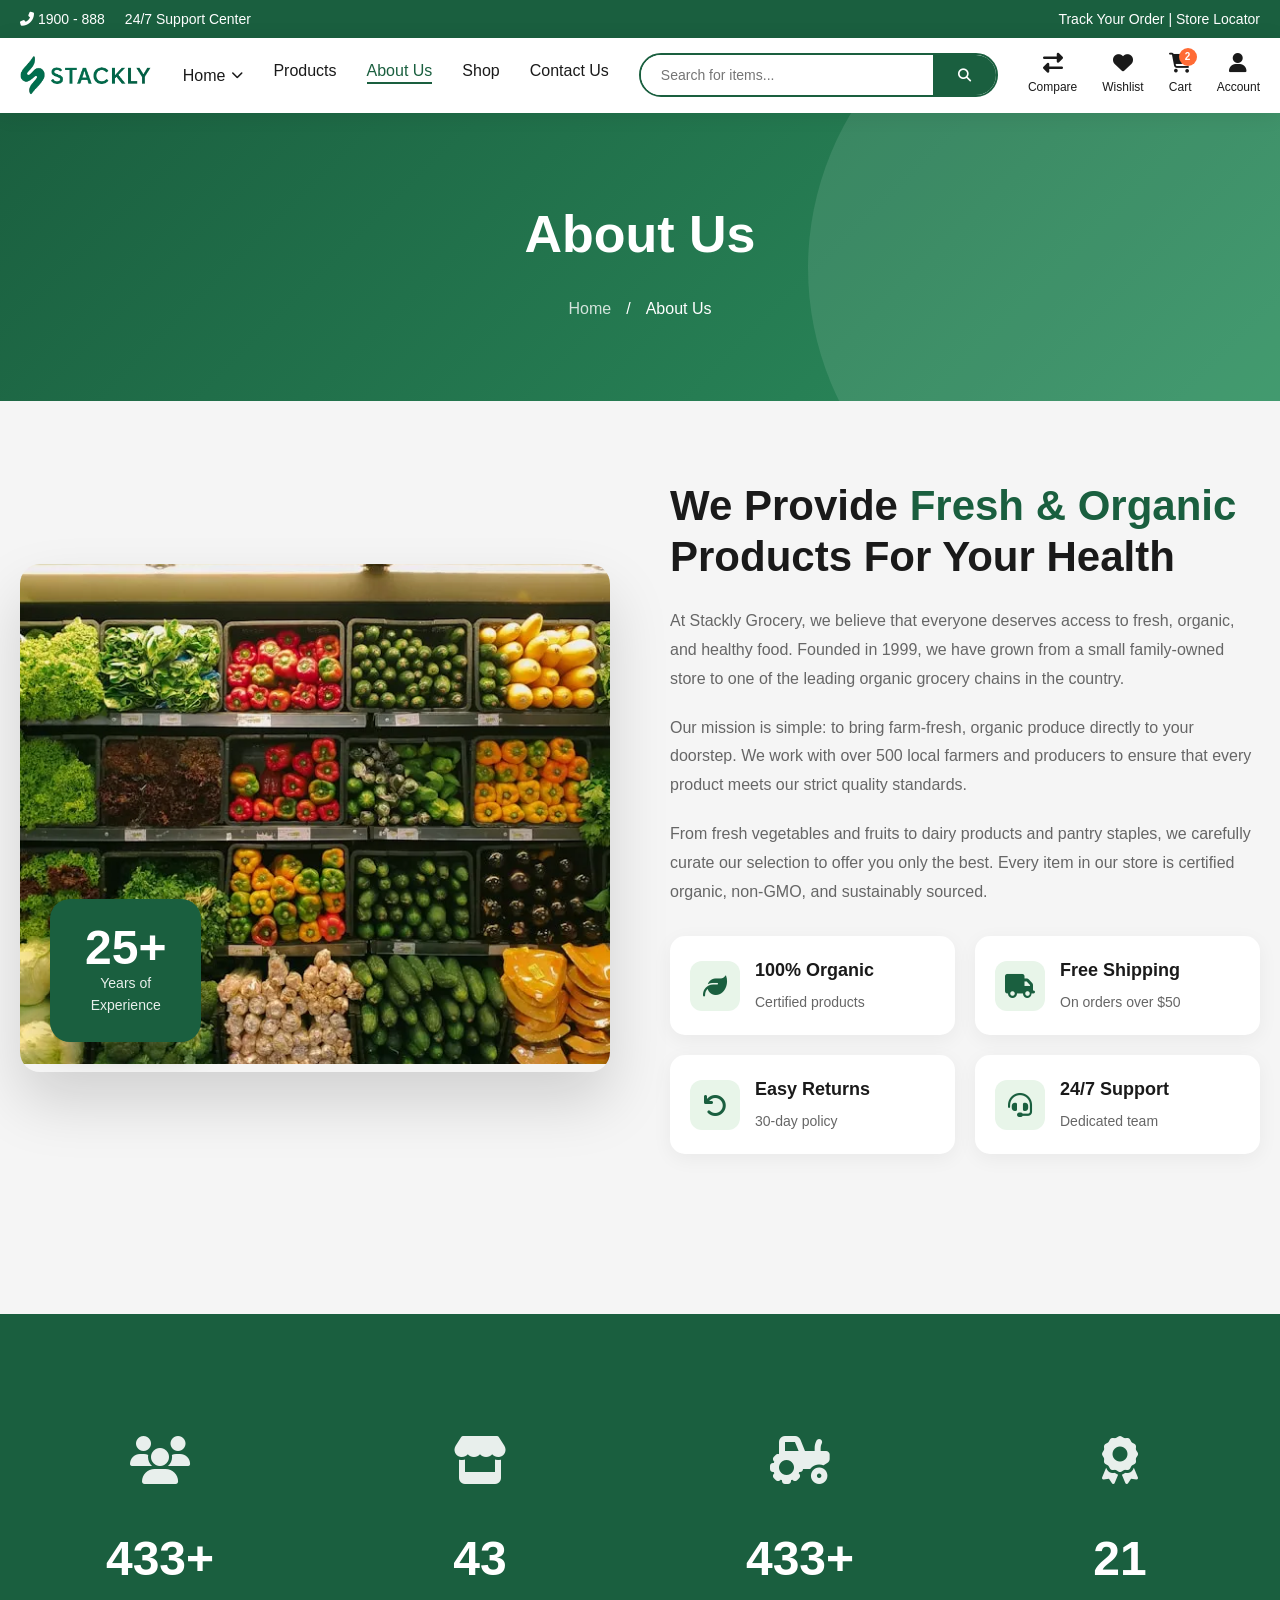
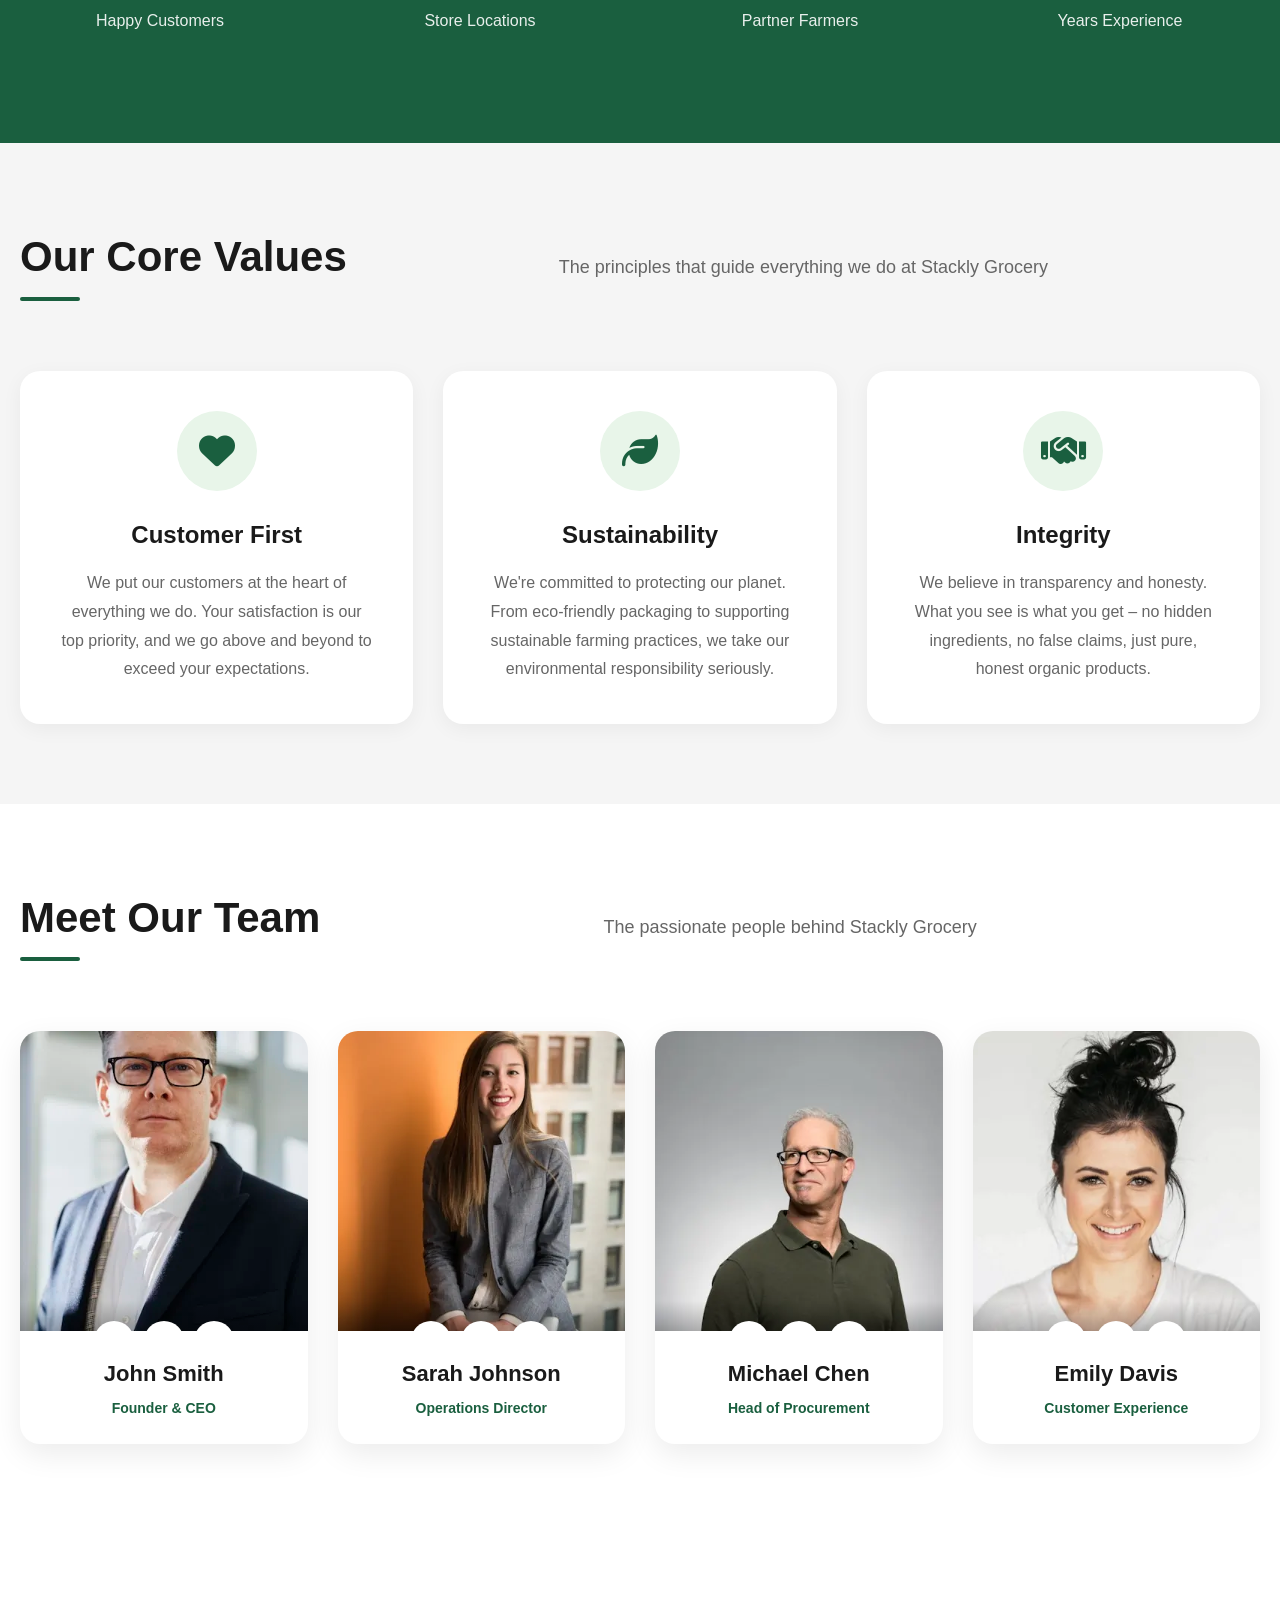
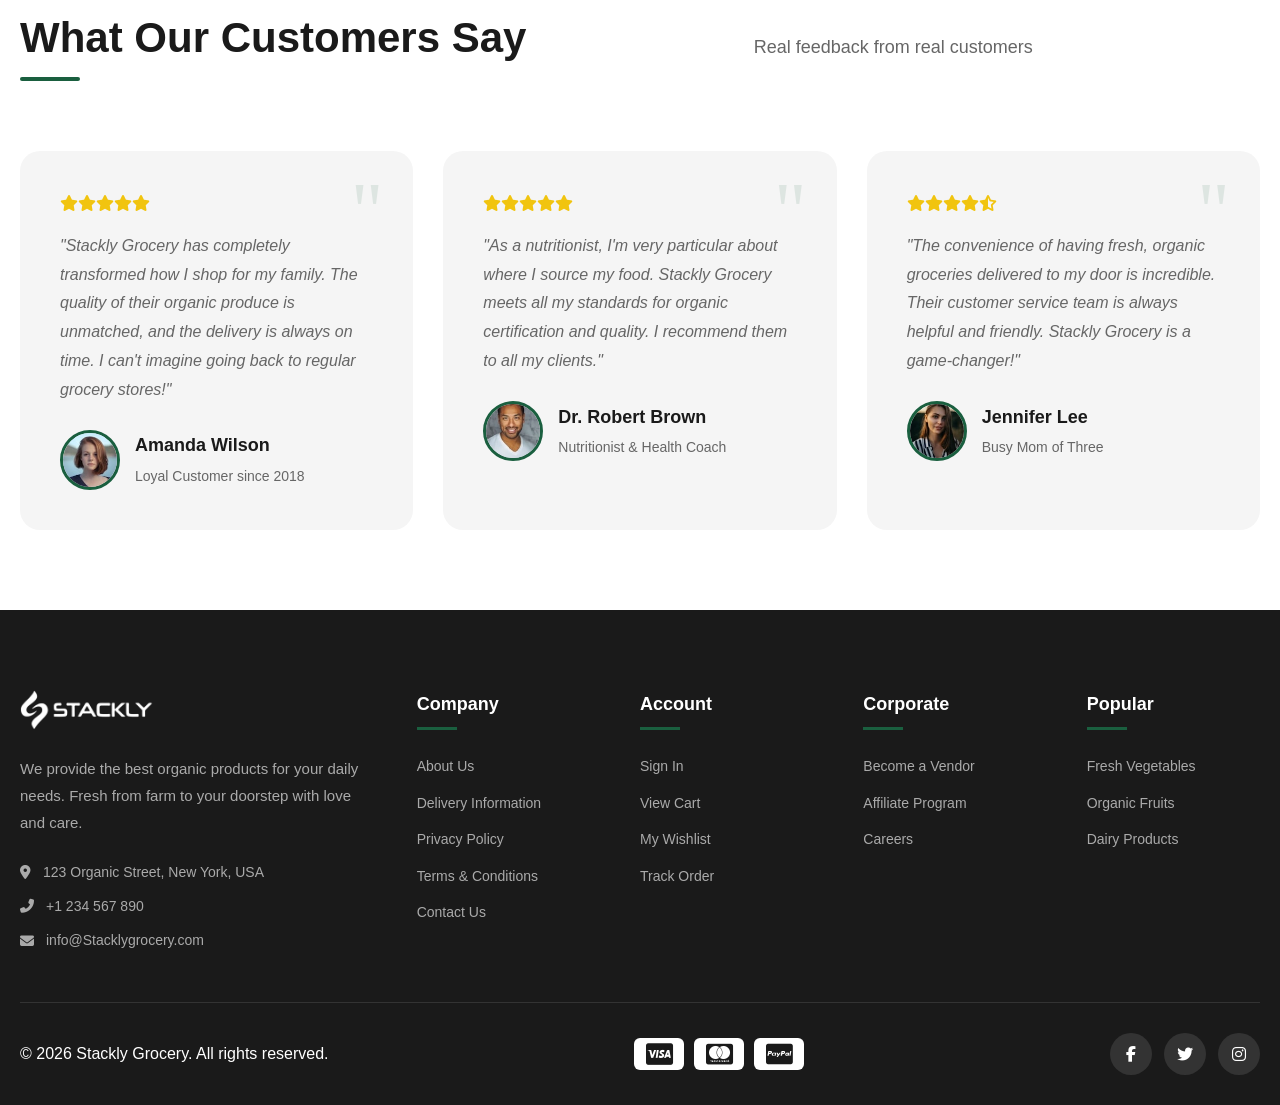
==== commit 931ed56c: "Add files via upload" ====
--- a/about.html
+++ b/about.html
@@ -840,6 +840,92 @@
             opacity: 1;
             transform: translateY(0);
         }
+        @media (max-width: 768px) {
+
+    .header-content{
+        flex-wrap: wrap;
+        gap: 15px;
+    }
+
+    .logo{
+        flex: 1;
+    }
+
+    .header-actions{
+        width: 100%;
+        justify-content: space-around;
+        gap: 10px;
+        margin-top: 10px;
+    }
+
+    .action-btn{
+        font-size: 11px;
+    }
+
+    .action-btn i{
+        font-size: 18px;
+    }
+
+    .search-container{
+        width: 100%;
+        order: 3;
+    }
+
+    .hero-section{
+        padding: 30px 0;
+    }
+
+    .hero-content{
+        grid-template-columns: 1fr;
+        gap: 20px;
+    }
+
+    .hero-image{
+        order: -1;
+    }
+
+    .hero-img{
+        max-width: 100%;
+        height: auto;
+    }
+
+    .floating-badge{
+        display: none;
+    }
+}
+@media (max-width:768px){
+
+    .nav-menu{
+        display:none;
+        flex-direction:column;
+        width:100%;
+        background:#fff;
+    }
+
+    .nav-menu.active{
+        display:flex;
+    }
+
+    .dropdown{
+        width:100%;
+    }
+
+    .dropdown-menu{
+        position:static !important;
+        opacity:1 !important;
+        visibility:visible !important;
+        transform:none !important;
+        box-shadow:none !important;
+        padding-left:20px;
+        margin-top:5px;
+        display:none;
+        background:#f8f8f8;
+    }
+
+    .dropdown.active .dropdown-menu{
+        display:block;
+    }
+}
     </style>
 </head>
 <body>
@@ -886,7 +972,7 @@
                         <li><a href="products.html">Products</a></li>
                         <li><a href="about.html" class="active">About Us</a></li>
                         <li><a href="shop.html">Shop</a></li>
-                        <li><a href="dashboard.html">Dashboard</a></li>
+                        
                         <li><a href="contact.html">Contact Us</a></li>
                     </ul>
                 </nav>
@@ -1266,6 +1352,14 @@
         document.querySelectorAll('.fade-in').forEach(el => {
             fadeObserver.observe(el);
         });
+        document.querySelectorAll('.dropdown > a').forEach(item => {
+    item.addEventListener('click', function(e){
+        if(window.innerWidth <= 768){
+            e.preventDefault();
+            this.parentElement.classList.toggle('active');
+        }
+    });
+});
     </script>
 </body>
 </html>
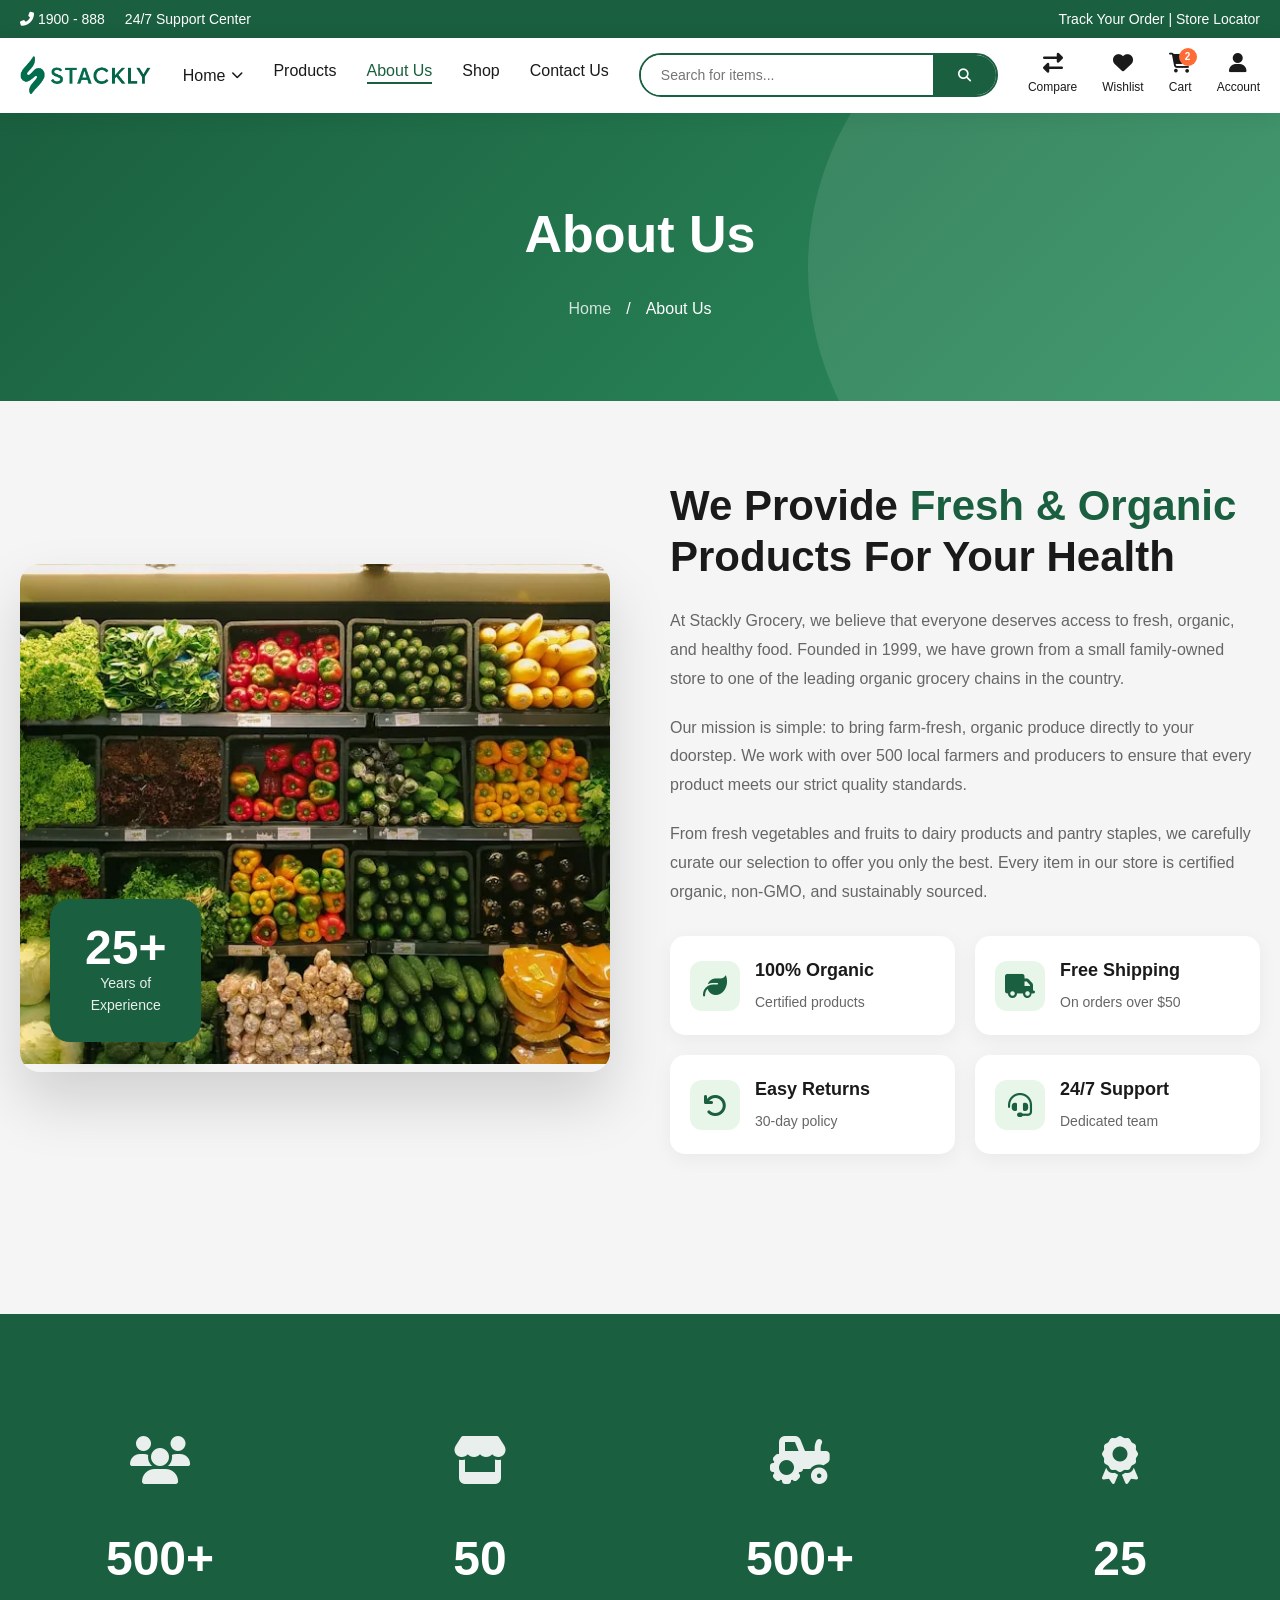
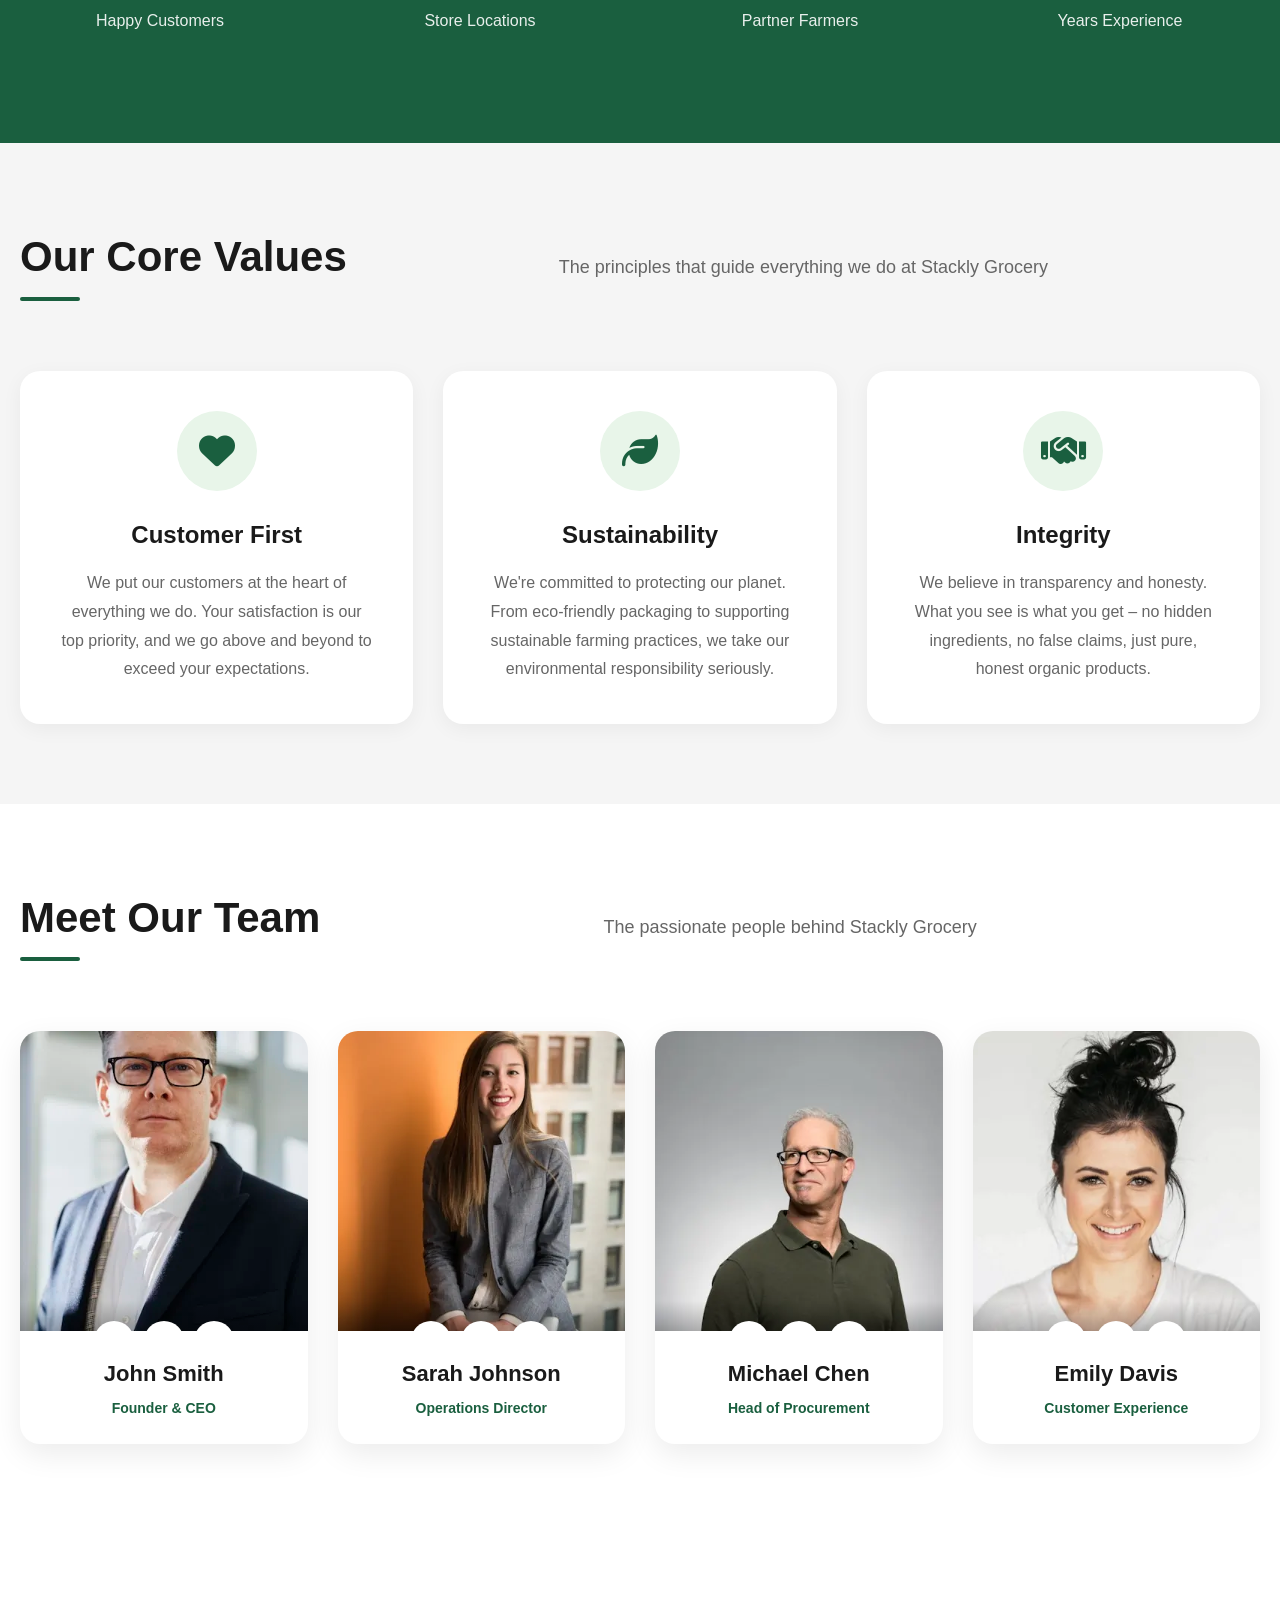
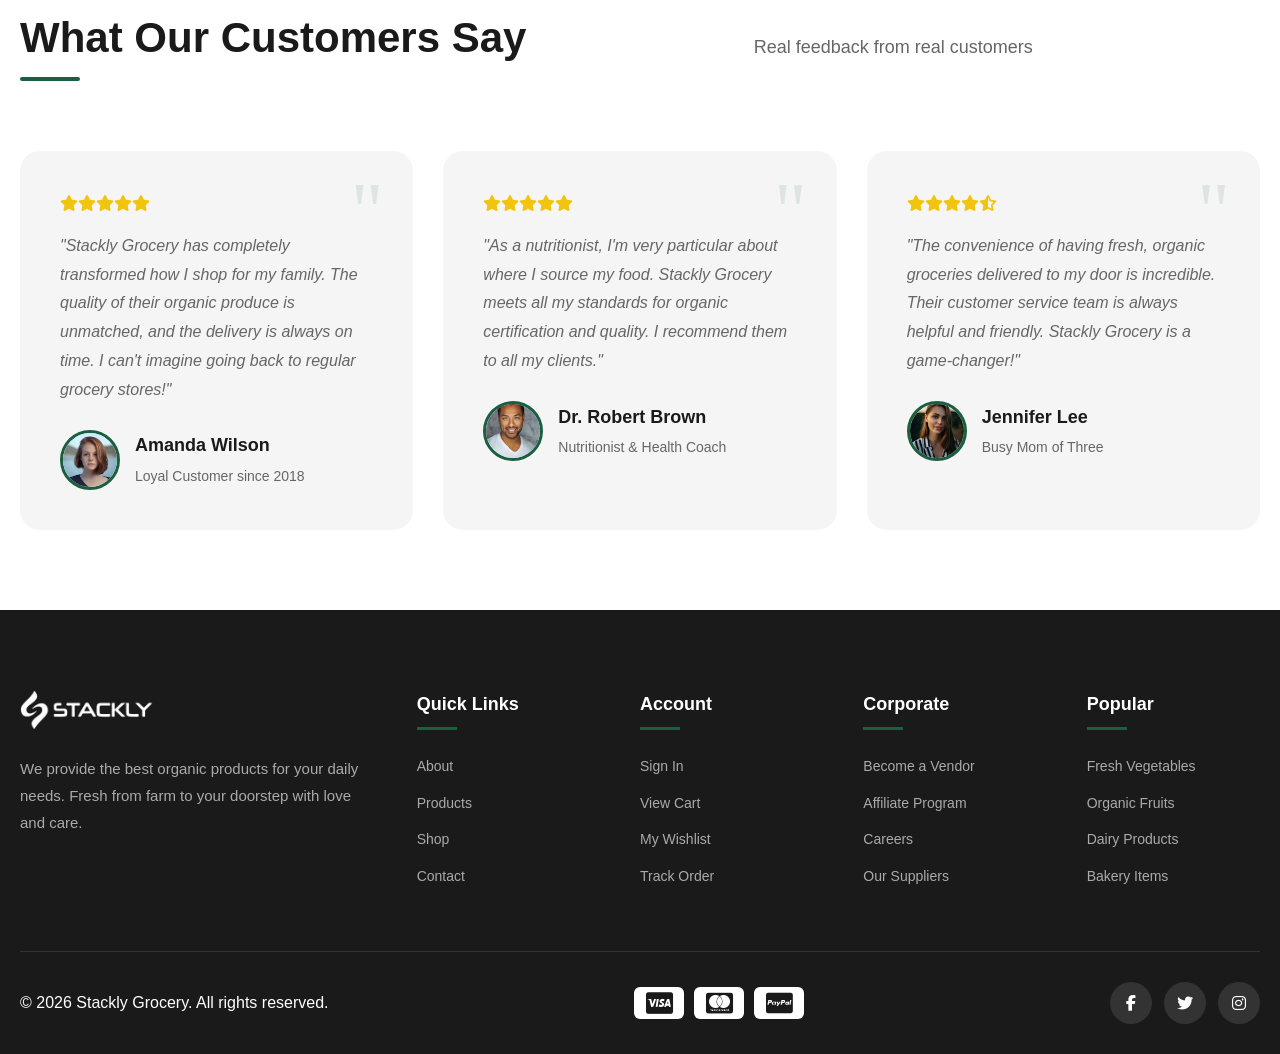
==== commit d0211b33: "Add files via upload" ====
--- a/about.html
+++ b/about.html
@@ -1245,20 +1245,15 @@
                         <img src="image/logo-white.png" alt="Stackly Logo" class="logo-img">
                     </a>
                     <p class="footer-desc">We provide the best organic products for your daily needs. Fresh from farm to your doorstep with love and care.</p>
-                    <div class="footer-contact">
-                        <div class="contact-item"><i class="fas fa-map-marker-alt"></i><span>123 Organic Street, New York, USA</span></div>
-                        <div class="contact-item"><i class="fas fa-phone-alt"></i><span>+1 234 567 890</span></div>
-                        <div class="contact-item"><i class="fas fa-envelope"></i><span>info@Stacklygrocery.com</span></div>
-                    </div>
+                    
                 </div>
                 <div>
-                    <h4 class="footer-title">Company</h4>
+                    <h4 class="footer-title">Quick Links</h4>
                     <ul class="footer-links">
-                        <li><a href="about.html">About Us</a></li>
-                        <li><a href="404.html">Delivery Information</a></li>
-                        <li><a href="404.html">Privacy Policy</a></li>
-                        <li><a href="404.html">Terms & Conditions</a></li>
-                        <li><a href="contact.html">Contact Us</a></li>
+                        <li><a href="about.html">About </a></li>
+                        <li><a href="products.html">Products</a></li>
+                        <li><a href="shop.html">Shop</a></li>
+                        <li><a href="contact.html">Contact </a></li>
                     </ul>
                 </div>
                 <div>
@@ -1276,6 +1271,7 @@
                         <li><a href="404.html">Become a Vendor</a></li>
                         <li><a href="404.html">Affiliate Program</a></li>
                         <li><a href="404.html">Careers</a></li>
+                        <li><a href="404.html">Our Suppliers</a></li>
                     </ul>
                 </div>
                 <div>
@@ -1284,6 +1280,7 @@
                         <li><a href="shop.html">Fresh Vegetables</a></li>
                         <li><a href="shop.html">Organic Fruits</a></li>
                         <li><a href="shop.html">Dairy Products</a></li>
+                        <li><a href="shop.html">Bakery Items</a></li>
                     </ul>
                 </div>
             </div>
